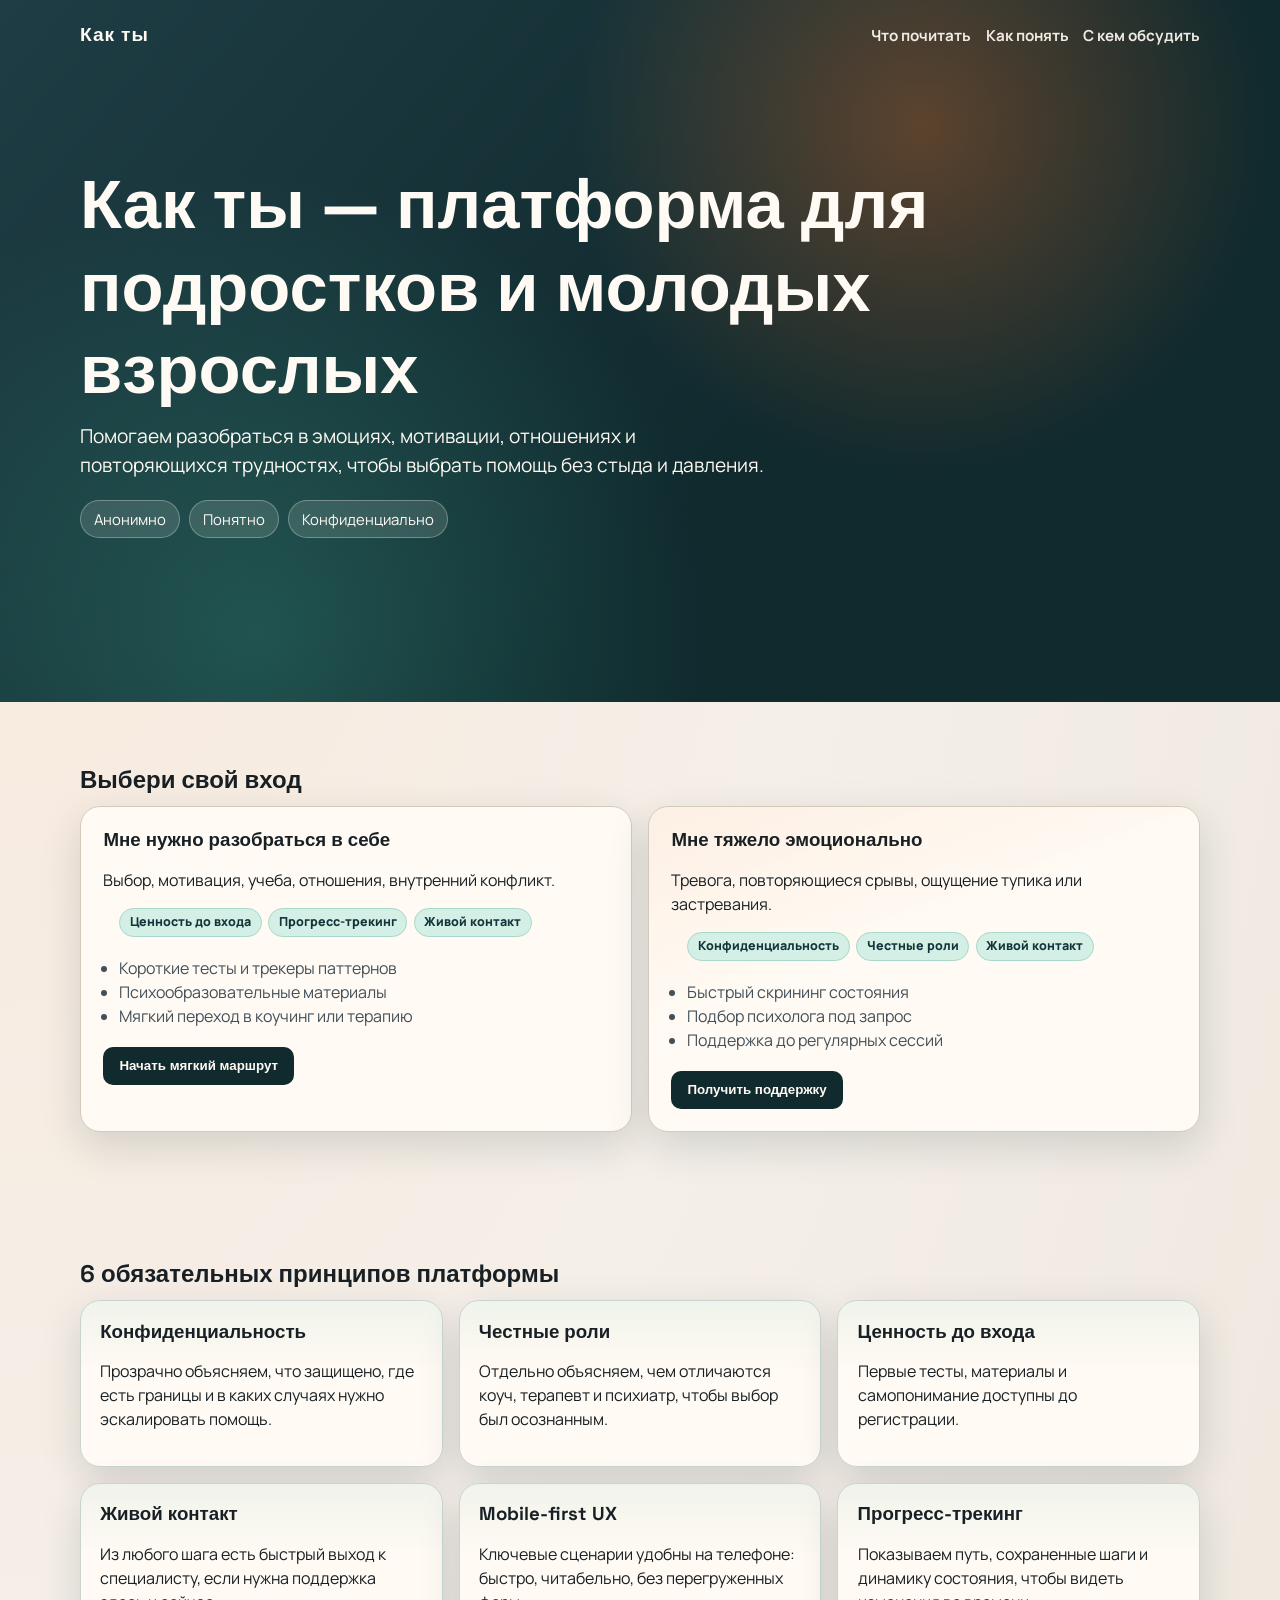
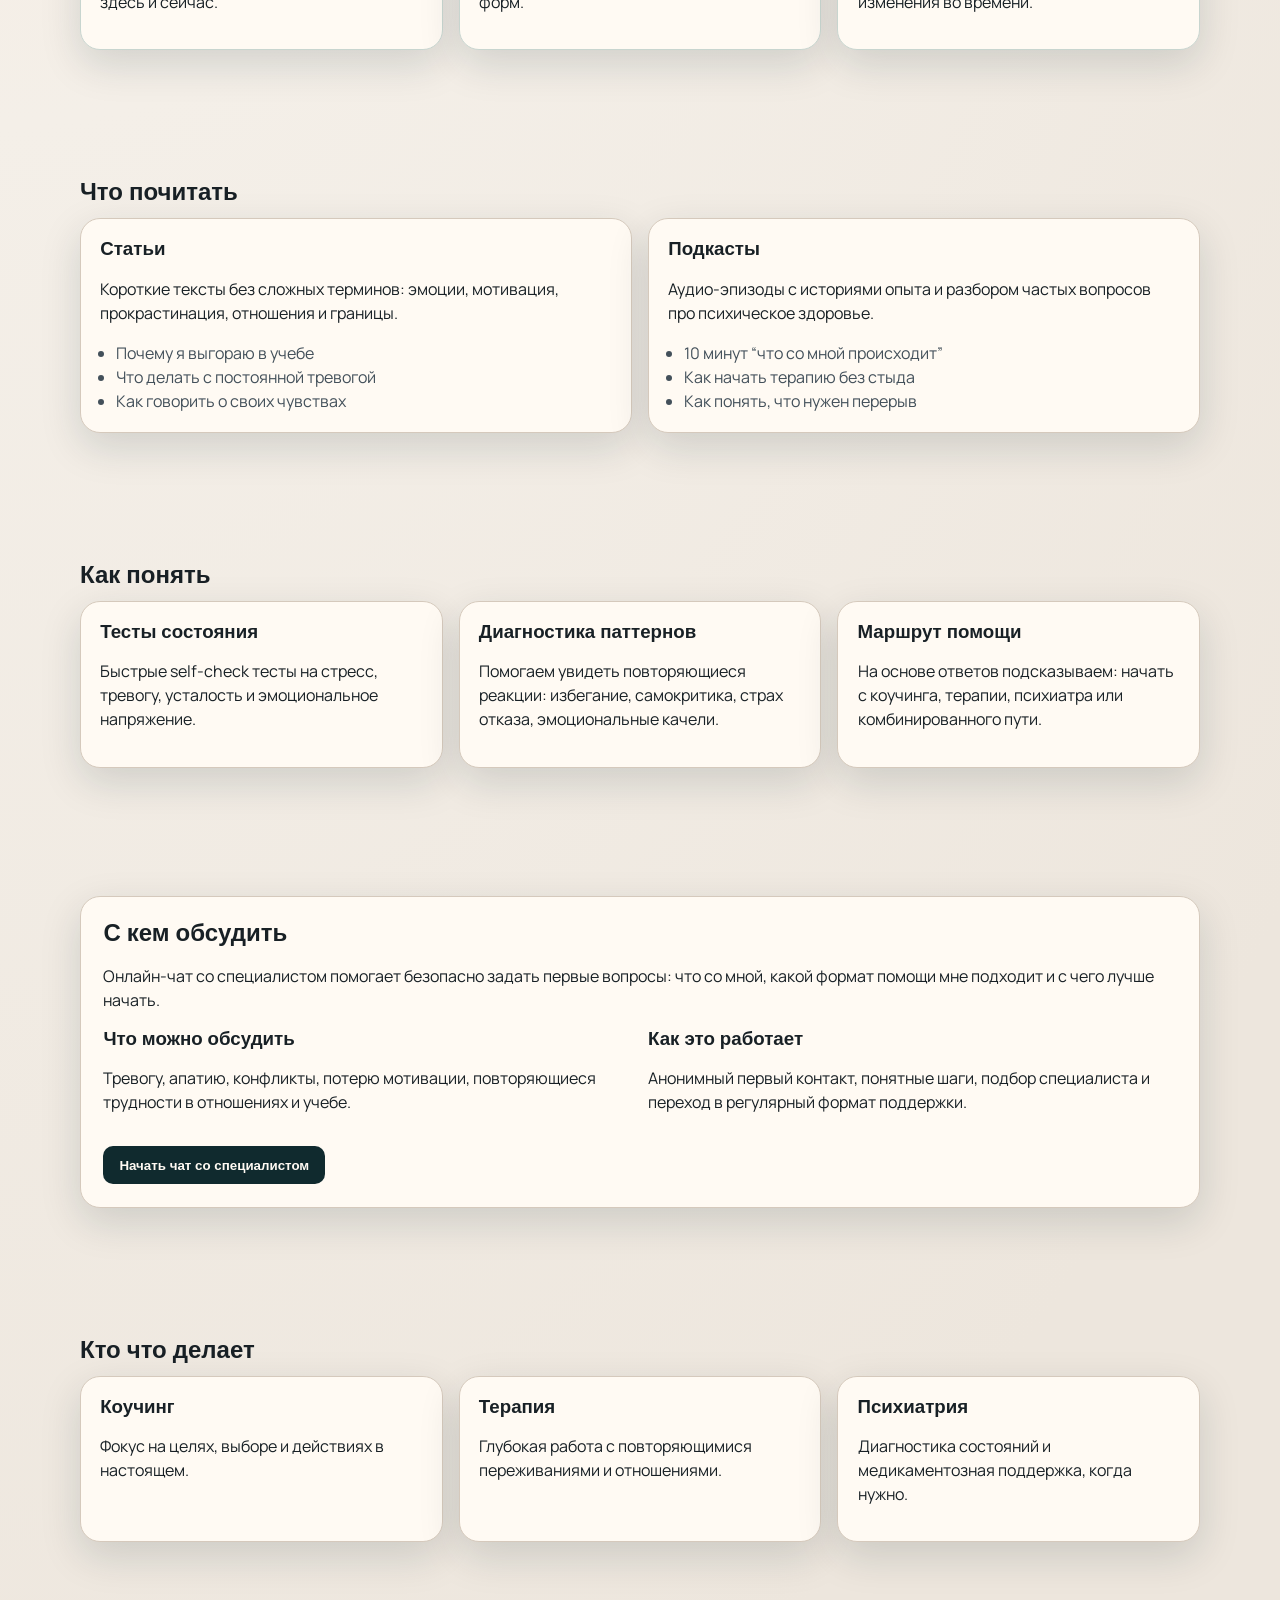
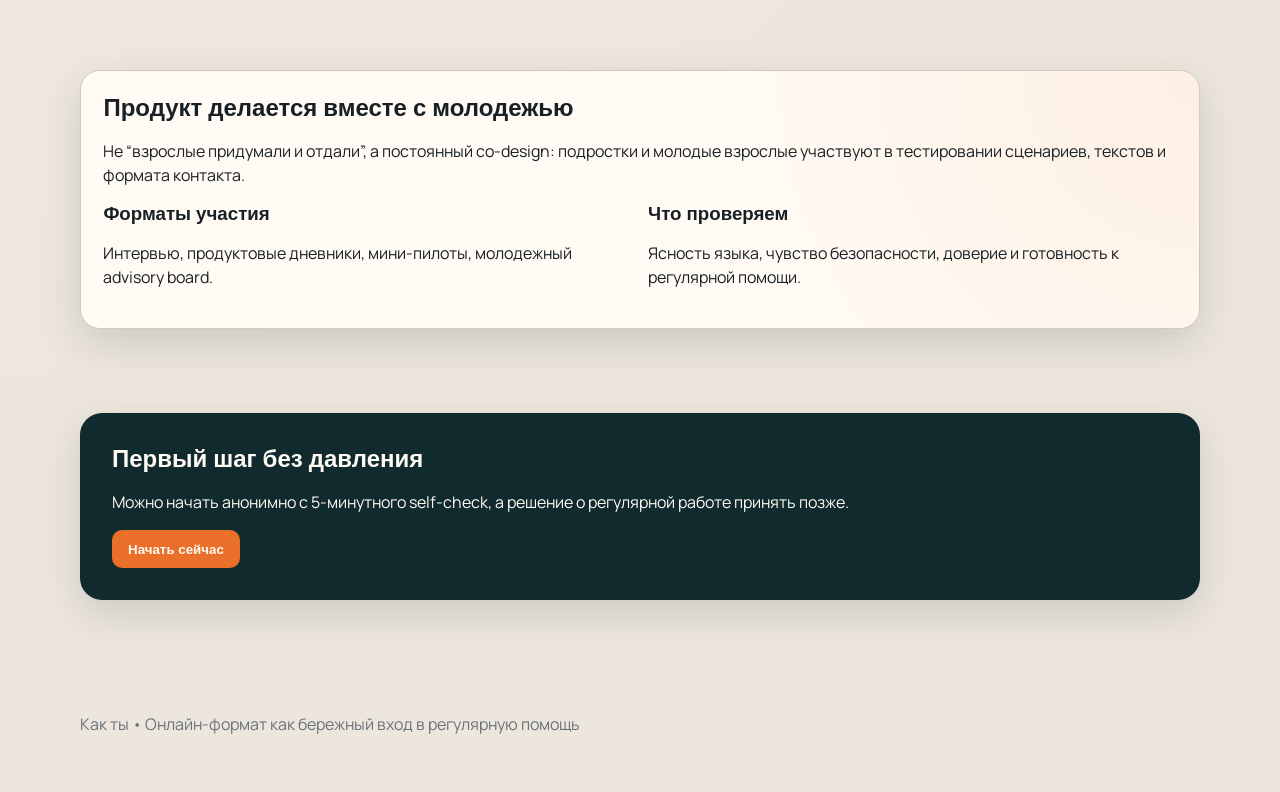
==== index.html @ 95618d4b "Add youth-first website MVP landing" ====
<!doctype html>
<html lang="ru">
  <head>
    <meta charset="UTF-8" />
    <meta name="viewport" content="width=device-width, initial-scale=1.0" />
    <title>Как ты — youth-first платформа</title>
    <link rel="preconnect" href="https://fonts.googleapis.com" />
    <link rel="preconnect" href="https://fonts.gstatic.com" crossorigin />
    <link
      href="https://fonts.googleapis.com/css2?family=Manrope:wght@400;500;700;800&family=Space+Grotesk:wght@500;700&display=swap"
      rel="stylesheet"
    />
    <link rel="stylesheet" href="styles.css" />
  </head>
  <body>
    <header class="hero">
      <div class="hero__backdrop"></div>
      <nav class="topbar container">
        <div class="brand">Как ты</div>
        <ul class="menu">
          <li><a href="#read">Что почитать</a></li>
          <li><a href="#understand">Как понять</a></li>
          <li><a href="#discuss">С кем обсудить</a></li>
        </ul>
      </nav>
      <section class="hero__content container">
        <h1>Как ты — платформа для подростков и молодых взрослых</h1>
        <p>
          Помогаем разобраться в эмоциях, мотивации, отношениях и повторяющихся трудностях, чтобы выбрать помощь без
          стыда и давления.
        </p>
        <ul class="hero__chips">
          <li>Анонимно</li>
          <li>Понятно</li>
          <li>Конфиденциально</li>
        </ul>
      </section>
    </header>

    <main>
      <section class="section container">
        <h2>Выбери свой вход</h2>
        <div class="routes">
          <article class="card route">
            <h3>Мне нужно разобраться в себе</h3>
            <p>Выбор, мотивация, учеба, отношения, внутренний конфликт.</p>
            <ul class="route-tags">
              <li>Ценность до входа</li>
              <li>Прогресс-трекинг</li>
              <li>Живой контакт</li>
            </ul>
            <ul>
              <li>Короткие тесты и трекеры паттернов</li>
              <li>Психообразовательные материалы</li>
              <li>Мягкий переход в коучинг или терапию</li>
            </ul>
            <button type="button">Начать мягкий маршрут</button>
          </article>
          <article class="card route route--urgent">
            <h3>Мне тяжело эмоционально</h3>
            <p>Тревога, повторяющиеся срывы, ощущение тупика или застревания.</p>
            <ul class="route-tags">
              <li>Конфиденциальность</li>
              <li>Честные роли</li>
              <li>Живой контакт</li>
            </ul>
            <ul>
              <li>Быстрый скрининг состояния</li>
              <li>Подбор психолога под запрос</li>
              <li>Поддержка до регулярных сессий</li>
            </ul>
            <button type="button">Получить поддержку</button>
          </article>
        </div>
      </section>

      <section class="section container" id="principles">
        <h2>6 обязательных принципов платформы</h2>
        <div class="principles">
          <article class="card principle">
            <h3>Конфиденциальность</h3>
            <p>Прозрачно объясняем, что защищено, где есть границы и в каких случаях нужно эскалировать помощь.</p>
          </article>
          <article class="card principle">
            <h3>Честные роли</h3>
            <p>Отдельно объясняем, чем отличаются коуч, терапевт и психиатр, чтобы выбор был осознанным.</p>
          </article>
          <article class="card principle">
            <h3>Ценность до входа</h3>
            <p>Первые тесты, материалы и самопонимание доступны до регистрации.</p>
          </article>
          <article class="card principle">
            <h3>Живой контакт</h3>
            <p>Из любого шага есть быстрый выход к специалисту, если нужна поддержка здесь и сейчас.</p>
          </article>
          <article class="card principle">
            <h3>Mobile-first UX</h3>
            <p>Ключевые сценарии удобны на телефоне: быстро, читабельно, без перегруженных форм.</p>
          </article>
          <article class="card principle">
            <h3>Прогресс-трекинг</h3>
            <p>Показываем путь, сохраненные шаги и динамику состояния, чтобы видеть изменения во времени.</p>
          </article>
        </div>
      </section>

      <section class="section container" id="read">
        <h2>Что почитать</h2>
        <div class="library">
          <article class="card">
            <h3>Статьи</h3>
            <p>Короткие тексты без сложных терминов: эмоции, мотивация, прокрастинация, отношения и границы.</p>
            <ul>
              <li>Почему я выгораю в учебе</li>
              <li>Что делать с постоянной тревогой</li>
              <li>Как говорить о своих чувствах</li>
            </ul>
          </article>
          <article class="card">
            <h3>Подкасты</h3>
            <p>Аудио-эпизоды с историями опыта и разбором частых вопросов про психическое здоровье.</p>
            <ul>
              <li>10 минут “что со мной происходит”</li>
              <li>Как начать терапию без стыда</li>
              <li>Как понять, что нужен перерыв</li>
            </ul>
          </article>
        </div>
      </section>

      <section class="section container" id="understand">
        <h2>Как понять</h2>
        <div class="diagnostics">
          <article class="card">
            <h3>Тесты состояния</h3>
            <p>Быстрые self-check тесты на стресс, тревогу, усталость и эмоциональное напряжение.</p>
          </article>
          <article class="card">
            <h3>Диагностика паттернов</h3>
            <p>Помогаем увидеть повторяющиеся реакции: избегание, самокритика, страх отказа, эмоциональные качели.</p>
          </article>
          <article class="card">
            <h3>Маршрут помощи</h3>
            <p>На основе ответов подсказываем: начать с коучинга, терапии, психиатра или комбинированного пути.</p>
          </article>
        </div>
      </section>

      <section class="section container" id="discuss">
        <div class="chat card">
          <h2>С кем обсудить</h2>
          <p>
            Онлайн-чат со специалистом помогает безопасно задать первые вопросы: что со мной, какой формат помощи мне
            подходит и с чего лучше начать.
          </p>
          <div class="chat__grid">
            <div>
              <h3>Что можно обсудить</h3>
              <p>Тревогу, апатию, конфликты, потерю мотивации, повторяющиеся трудности в отношениях и учебе.</p>
            </div>
            <div>
              <h3>Как это работает</h3>
              <p>Анонимный первый контакт, понятные шаги, подбор специалиста и переход в регулярный формат поддержки.</p>
            </div>
          </div>
          <button type="button">Начать чат со специалистом</button>
        </div>
      </section>

      <section class="section container">
        <h2>Кто что делает</h2>
        <div class="roles">
          <article class="card">
            <h3>Коучинг</h3>
            <p>Фокус на целях, выборе и действиях в настоящем.</p>
          </article>
          <article class="card">
            <h3>Терапия</h3>
            <p>Глубокая работа с повторяющимися переживаниями и отношениями.</p>
          </article>
          <article class="card">
            <h3>Психиатрия</h3>
            <p>Диагностика состояний и медикаментозная поддержка, когда нужно.</p>
          </article>
        </div>
      </section>

      <section class="section container">
        <div class="co-design card">
          <h2>Продукт делается вместе с молодежью</h2>
          <p>
            Не “взрослые придумали и отдали”, а постоянный co-design: подростки и молодые взрослые участвуют в
            тестировании сценариев, текстов и формата контакта.
          </p>
          <div class="co-design__grid">
            <div>
              <h3>Форматы участия</h3>
              <p>Интервью, продуктовые дневники, мини-пилоты, молодежный advisory board.</p>
            </div>
            <div>
              <h3>Что проверяем</h3>
              <p>Ясность языка, чувство безопасности, доверие и готовность к регулярной помощи.</p>
            </div>
          </div>
        </div>
      </section>

      <section class="section section--cta">
        <div class="container cta">
          <h2>Первый шаг без давления</h2>
          <p>Можно начать анонимно с 5-минутного self-check, а решение о регулярной работе принять позже.</p>
          <button type="button">Начать сейчас</button>
        </div>
      </section>
    </main>

    <footer class="footer">
      <div class="container">
        <p>Как ты • Онлайн-формат как бережный вход в регулярную помощь</p>
      </div>
    </footer>
  </body>
</html>
---- styles.css ----
:root {
  --bg: #f4efe8;
  --bg-strong: #102a2e;
  --surface: #fffaf3;
  --ink: #182025;
  --ink-soft: #43505a;
  --accent: #e96f2b;
  --mint: #3ea890;
  --line: #d5c9bc;
  --shadow: 0 14px 40px rgba(16, 42, 46, 0.15);
}

*,
*::before,
*::after {
  box-sizing: border-box;
}

html,
body {
  margin: 0;
  padding: 0;
  scroll-behavior: smooth;
}

body {
  font-family: "Manrope", sans-serif;
  background: radial-gradient(140% 90% at 0% 0%, #fbe9db 0%, var(--bg) 48%, #ede6dd 100%);
  color: var(--ink);
  line-height: 1.5;
}

.container {
  width: min(1120px, calc(100% - 2.5rem));
  margin: 0 auto;
}

.hero {
  position: relative;
  min-height: 78vh;
  color: #fffaf3;
  overflow: hidden;
}

.hero__backdrop {
  position: absolute;
  inset: 0;
  background:
    radial-gradient(circle at 72% 18%, rgba(233, 111, 43, 0.35), transparent 32%),
    radial-gradient(circle at 20% 90%, rgba(62, 168, 144, 0.3), transparent 38%),
    linear-gradient(130deg, #1e3d44, #102a2e 60%);
}

.topbar {
  position: relative;
  z-index: 2;
  display: flex;
  justify-content: space-between;
  align-items: center;
  padding: 1.3rem 0 0;
}

.brand {
  font-family: "Space Grotesk", sans-serif;
  font-size: 1.2rem;
  font-weight: 700;
  letter-spacing: 0.05em;
}

.menu {
  margin: 0;
  padding: 0;
  list-style: none;
  display: flex;
  gap: 0.9rem;
}

.menu a {
  text-decoration: none;
  color: #fffaf3;
  font-weight: 700;
  font-size: 0.95rem;
  opacity: 0.92;
  border-bottom: 1px solid transparent;
}

.menu a:hover {
  opacity: 1;
  border-bottom-color: rgba(255, 250, 243, 0.8);
}

.hero__content {
  position: relative;
  z-index: 1;
  padding: 6rem 0 5.5rem;
}

h1,
h2,
h3 {
  font-family: "Space Grotesk", sans-serif;
  line-height: 1.2;
  margin: 0 0 0.7rem;
}

h1 {
  margin-top: 1.1rem;
  font-size: clamp(2rem, 7vw, 4.3rem);
  max-width: 920px;
}

.hero__content p {
  max-width: 700px;
  font-size: clamp(1rem, 2vw, 1.2rem);
  margin: 0;
}

.hero__chips {
  display: flex;
  flex-wrap: wrap;
  list-style: none;
  margin: 1.3rem 0 0;
  padding: 0;
  gap: 0.6rem;
}

.hero__chips li {
  padding: 0.4rem 0.8rem;
  border-radius: 999px;
  background: rgba(255, 250, 243, 0.13);
  border: 1px solid rgba(255, 250, 243, 0.3);
  font-size: 0.93rem;
}

.section {
  padding: 4rem 0;
}

.card {
  border-radius: 20px;
  border: 1px solid var(--line);
  background: var(--surface);
  box-shadow: var(--shadow);
}

.routes,
.roles,
.co-design__grid,
.library,
.diagnostics,
.chat__grid,
.principles {
  display: grid;
  gap: 1rem;
}

.principles {
  grid-template-columns: repeat(3, minmax(0, 1fr));
}

.principle {
  padding: 1.2rem;
  border-color: #c8d5cf;
  background:
    linear-gradient(180deg, rgba(62, 168, 144, 0.08), rgba(255, 250, 243, 1) 42%),
    var(--surface);
}

.library {
  grid-template-columns: repeat(2, minmax(0, 1fr));
}

.library .card,
.diagnostics .card {
  padding: 1.2rem;
}

.library ul {
  margin: 0.7rem 0 0;
  padding-left: 1rem;
  color: var(--ink-soft);
}

.diagnostics {
  grid-template-columns: repeat(3, minmax(0, 1fr));
}

.routes {
  grid-template-columns: repeat(2, minmax(0, 1fr));
}

.route {
  padding: 1.4rem;
}

.route--urgent {
  background:
    linear-gradient(160deg, rgba(233, 111, 43, 0.08), rgba(255, 250, 243, 1) 42%),
    var(--surface);
}

.route ul {
  margin: 0.8rem 0 1.2rem;
  padding-left: 1rem;
  color: var(--ink-soft);
}

.route-tags {
  list-style: none;
  margin: 0.8rem 0 0.2rem;
  padding: 0;
  display: flex;
  gap: 0.4rem;
  flex-wrap: wrap;
}

.route-tags li {
  padding: 0.25rem 0.6rem;
  border-radius: 999px;
  font-size: 0.78rem;
  font-weight: 800;
  color: #12353a;
  background: #d4efe6;
  border: 1px solid #a8d8c9;
}

button {
  border: none;
  border-radius: 10px;
  padding: 0.72rem 1rem;
  background: var(--bg-strong);
  color: #fffaf3;
  font-weight: 700;
  cursor: pointer;
  transition: transform 140ms ease, box-shadow 140ms ease;
}

button:hover {
  transform: translateY(-1px);
  box-shadow: 0 8px 14px rgba(16, 42, 46, 0.18);
}

.roles {
  grid-template-columns: repeat(3, minmax(0, 1fr));
}

.roles .card {
  padding: 1.2rem;
}

.co-design {
  padding: 1.4rem;
  background:
    radial-gradient(circle at right top, rgba(233, 111, 43, 0.08), transparent 40%),
    var(--surface);
}

.co-design__grid {
  grid-template-columns: repeat(2, minmax(0, 1fr));
}

.chat {
  padding: 1.4rem;
}

.chat__grid {
  grid-template-columns: repeat(2, minmax(0, 1fr));
  margin-bottom: 1rem;
}

.section--cta {
  padding-top: 1.3rem;
}

.cta {
  padding: 2rem;
  border-radius: 22px;
  background: var(--bg-strong);
  color: #fffaf3;
  box-shadow: var(--shadow);
}

.cta button {
  background: var(--accent);
}

.footer {
  padding: 2rem 0 2.5rem;
  color: #6a737a;
}

.section,
.hero__content,
.route,
.roles .card,
.co-design,
.cta {
  animation: rise 0.7s ease both;
}

@keyframes rise {
  from {
    transform: translateY(12px);
    opacity: 0;
  }
  to {
    transform: translateY(0);
    opacity: 1;
  }
}

@media (max-width: 960px) {
  .routes,
  .roles,
  .co-design__grid,
  .diagnostics,
  .library,
  .chat__grid,
  .principles {
    grid-template-columns: 1fr 1fr;
  }
}

@media (max-width: 720px) {
  .topbar {
    align-items: flex-start;
    gap: 0.6rem;
    flex-direction: column;
  }

  .menu {
    flex-wrap: wrap;
    gap: 0.55rem 0.9rem;
  }

  .container {
    width: min(1120px, calc(100% - 1.4rem));
  }

  .section {
    padding: 3rem 0;
  }

  .routes,
  .roles,
  .co-design__grid,
  .diagnostics,
  .library,
  .chat__grid,
  .principles {
    grid-template-columns: 1fr;
  }
}
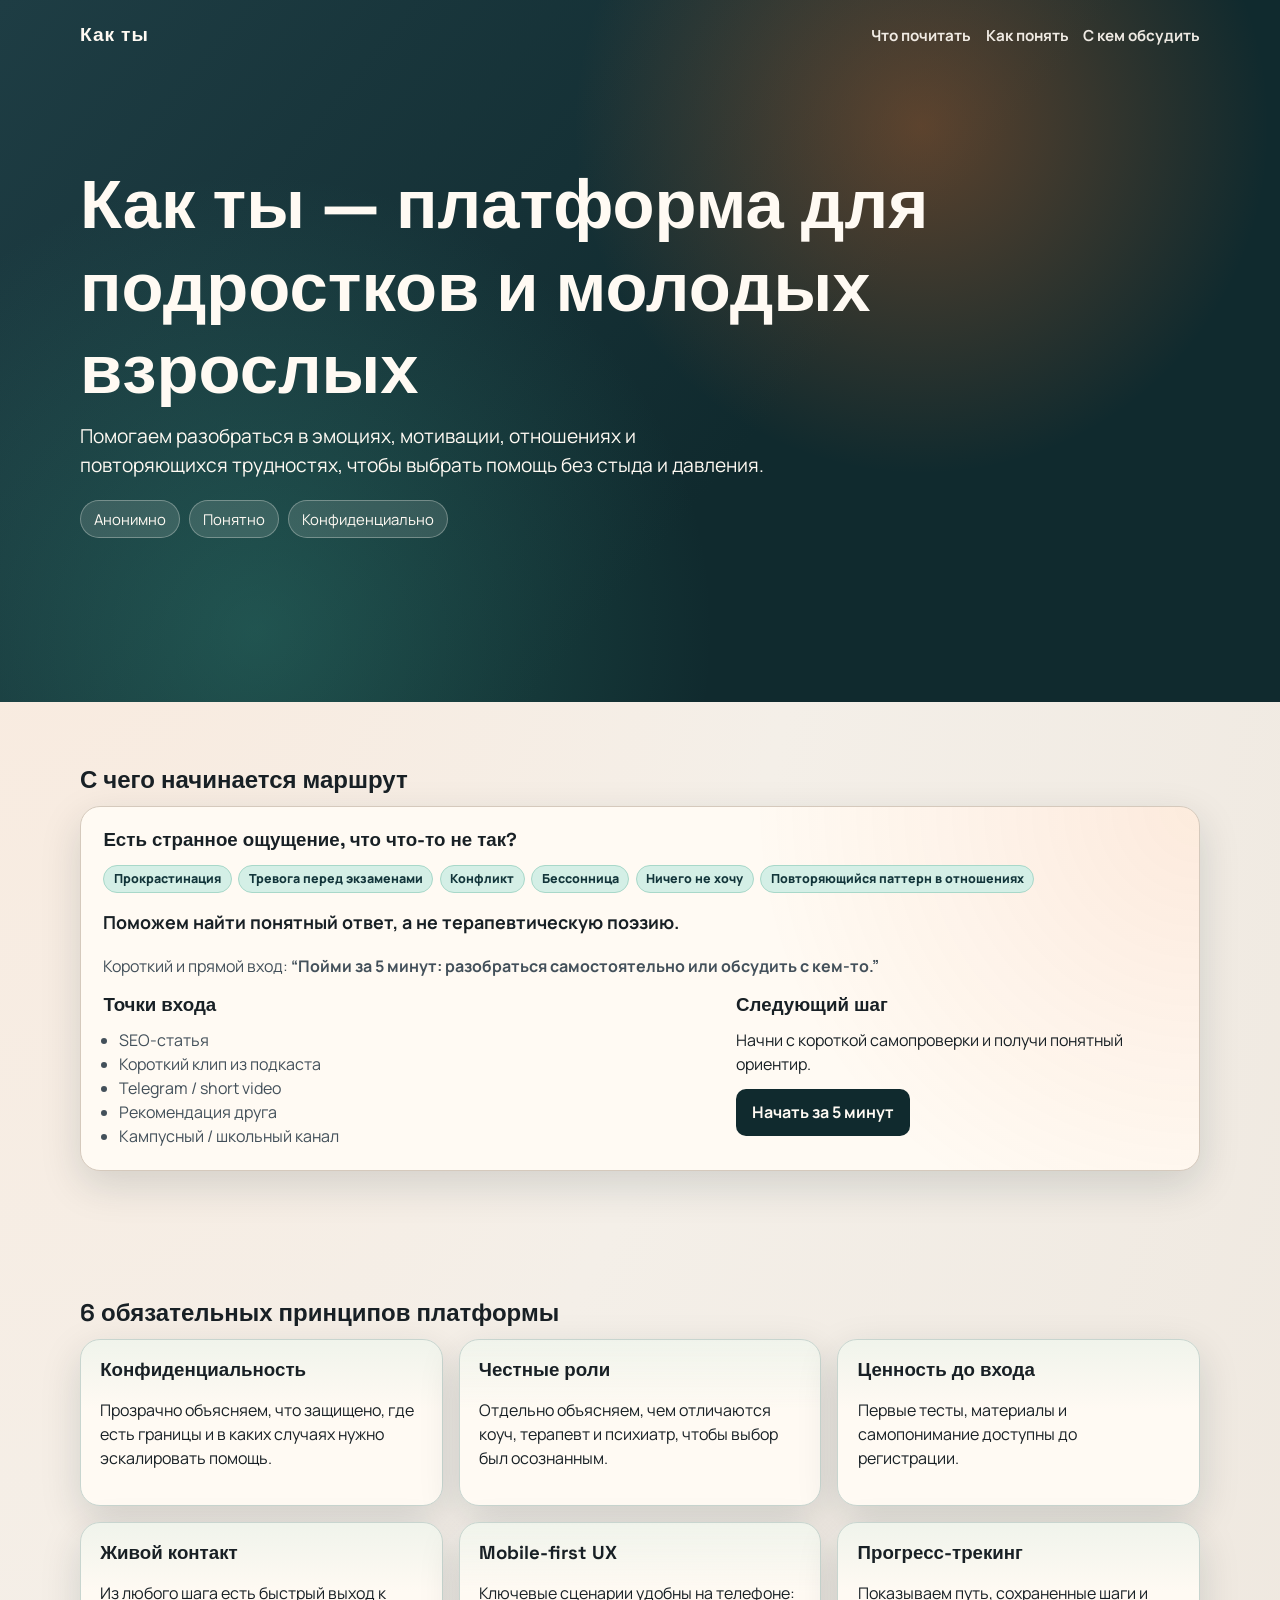
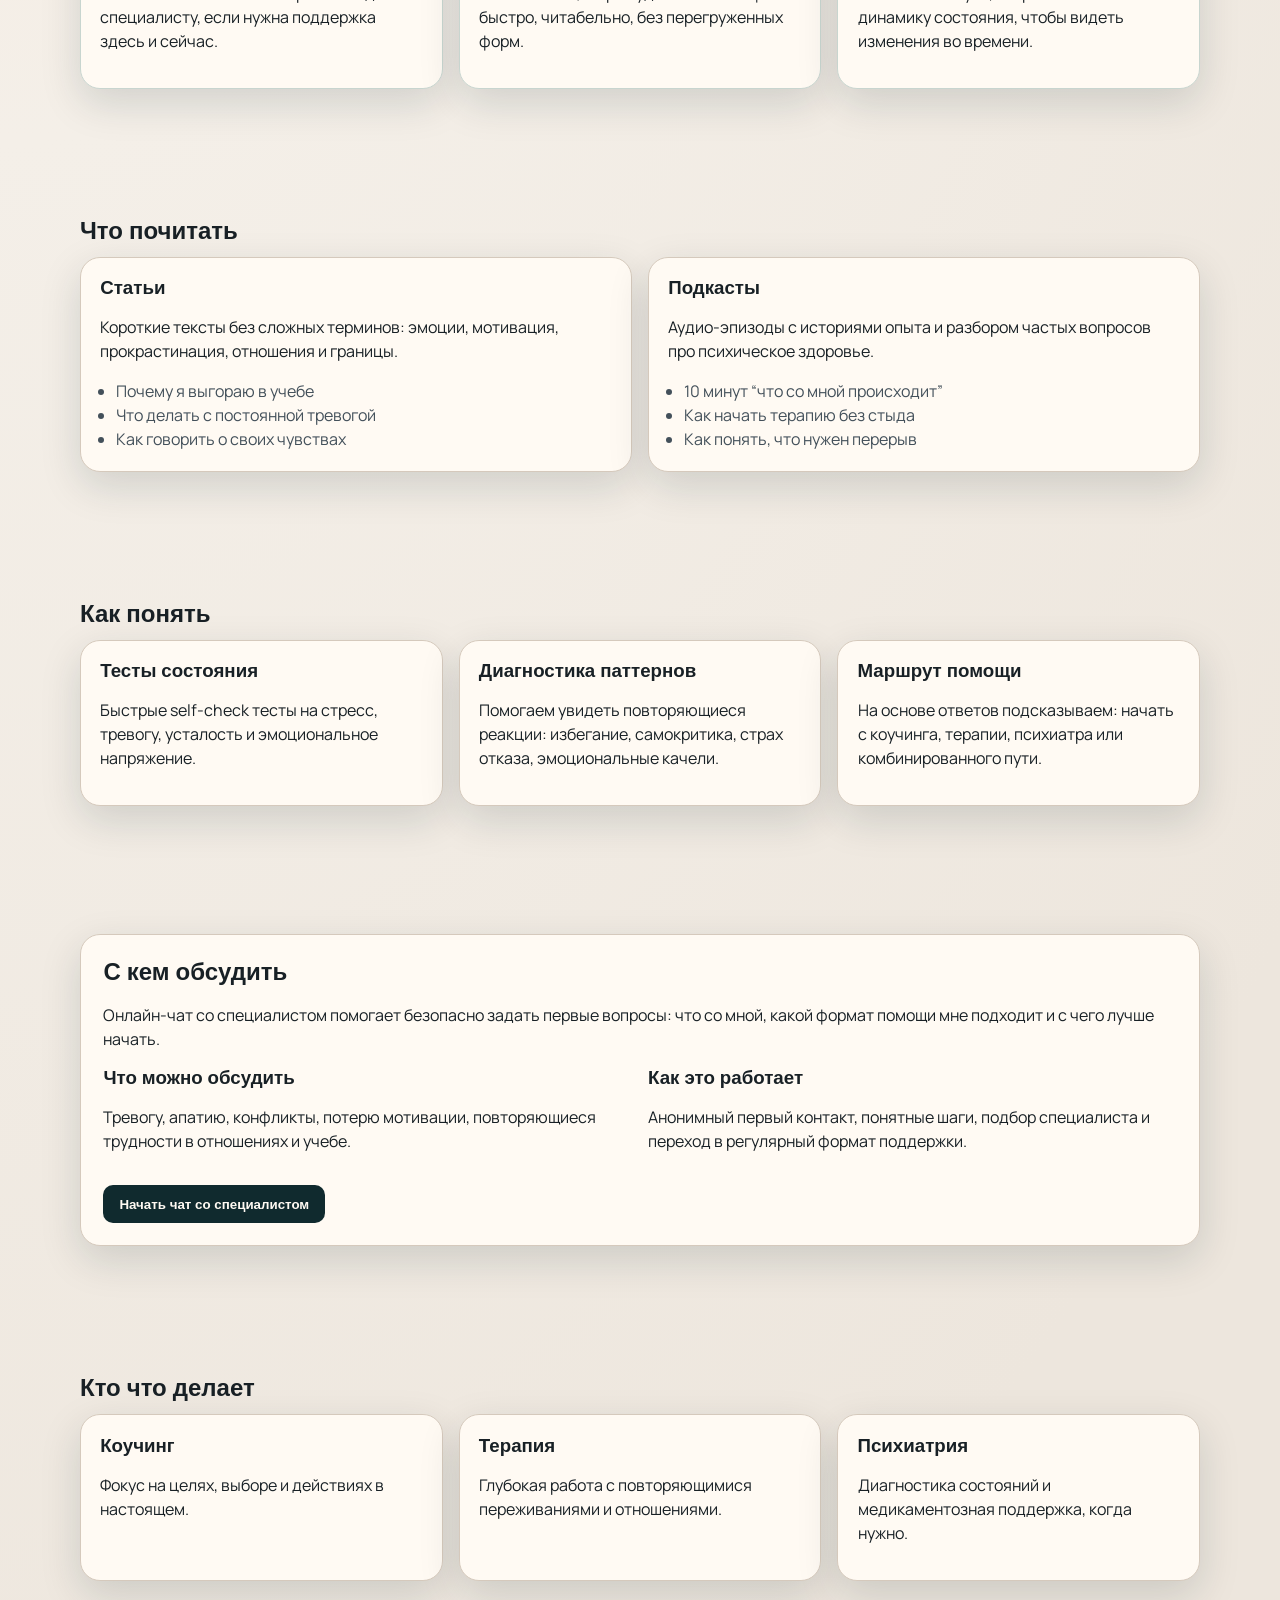
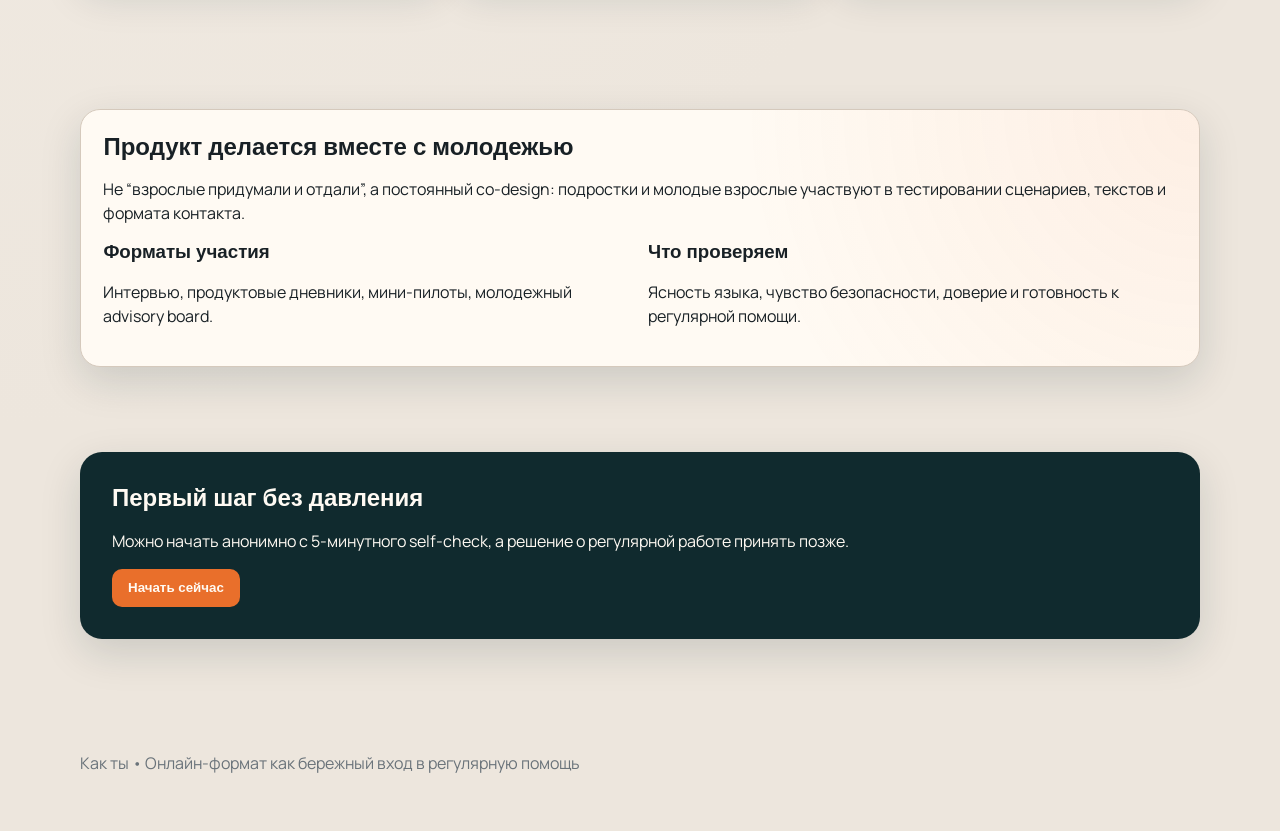
==== commit afa191bc: "Refine onboarding to single-path entry flow" ====
--- a/index.html
+++ b/index.html
@@ -39,38 +39,40 @@
 
     <main>
       <section class="section container">
-        <h2>Выбери свой вход</h2>
-        <div class="routes">
-          <article class="card route">
-            <h3>Мне нужно разобраться в себе</h3>
-            <p>Выбор, мотивация, учеба, отношения, внутренний конфликт.</p>
-            <ul class="route-tags">
-              <li>Ценность до входа</li>
-              <li>Прогресс-трекинг</li>
-              <li>Живой контакт</li>
-            </ul>
-            <ul>
-              <li>Короткие тесты и трекеры паттернов</li>
-              <li>Психообразовательные материалы</li>
-              <li>Мягкий переход в коучинг или терапию</li>
-            </ul>
-            <button type="button">Начать мягкий маршрут</button>
-          </article>
-          <article class="card route route--urgent">
-            <h3>Мне тяжело эмоционально</h3>
-            <p>Тревога, повторяющиеся срывы, ощущение тупика или застревания.</p>
-            <ul class="route-tags">
-              <li>Конфиденциальность</li>
-              <li>Честные роли</li>
-              <li>Живой контакт</li>
-            </ul>
-            <ul>
-              <li>Быстрый скрининг состояния</li>
-              <li>Подбор психолога под запрос</li>
-              <li>Поддержка до регулярных сессий</li>
-            </ul>
-            <button type="button">Получить поддержку</button>
-          </article>
+        <h2>С чего начинается маршрут</h2>
+        <div class="onboarding card">
+          <h3>Есть странное ощущение, что что-то не так?</h3>
+          <ul class="symptom-tags">
+            <li><a href="#understand">Прокрастинация</a></li>
+            <li><a href="#understand">Тревога перед экзаменами</a></li>
+            <li><a href="#discuss">Конфликт</a></li>
+            <li><a href="#understand">Бессонница</a></li>
+            <li><a href="#understand">Ничего не хочу</a></li>
+            <li><a href="#understand">Повторяющийся паттерн в отношениях</a></li>
+          </ul>
+
+          <p class="onboarding__quote">Поможем найти понятный ответ, а не терапевтическую поэзию.</p>
+          <p class="onboarding__value">
+            Короткий и прямой вход: <strong>“Пойми за 5 минут: разобраться самостоятельно или обсудить с кем-то.”</strong>
+          </p>
+
+          <div class="onboarding__grid">
+            <div>
+              <h3>Точки входа</h3>
+              <ul>
+                <li>SEO-статья</li>
+                <li>Короткий клип из подкаста</li>
+                <li>Telegram / short video</li>
+                <li>Рекомендация друга</li>
+                <li>Кампусный / школьный канал</li>
+              </ul>
+            </div>
+            <div>
+              <h3>Следующий шаг</h3>
+              <p>Начни с короткой самопроверки и получи понятный ориентир.</p>
+              <a class="onboarding__cta" href="#understand">Начать за 5 минут</a>
+            </div>
+          </div>
         </div>
       </section>
 
--- a/styles.css
+++ b/styles.css
@@ -143,7 +143,6 @@
   box-shadow: var(--shadow);
 }
 
-.routes,
 .roles,
 .co-design__grid,
 .library,
@@ -185,27 +184,14 @@
   grid-template-columns: repeat(3, minmax(0, 1fr));
 }
 
-.routes {
-  grid-template-columns: repeat(2, minmax(0, 1fr));
-}
-
-.route {
+.onboarding {
   padding: 1.4rem;
-}
-
-.route--urgent {
   background:
-    linear-gradient(160deg, rgba(233, 111, 43, 0.08), rgba(255, 250, 243, 1) 42%),
+    radial-gradient(circle at right top, rgba(233, 111, 43, 0.11), transparent 38%),
     var(--surface);
 }
 
-.route ul {
-  margin: 0.8rem 0 1.2rem;
-  padding-left: 1rem;
-  color: var(--ink-soft);
-}
-
-.route-tags {
+.symptom-tags {
   list-style: none;
   margin: 0.8rem 0 0.2rem;
   padding: 0;
@@ -214,7 +200,8 @@
   flex-wrap: wrap;
 }
 
-.route-tags li {
+.symptom-tags li a {
+  display: inline-block;
   padding: 0.25rem 0.6rem;
   border-radius: 999px;
   font-size: 0.78rem;
@@ -222,6 +209,45 @@
   color: #12353a;
   background: #d4efe6;
   border: 1px solid #a8d8c9;
+  text-decoration: none;
+}
+
+.onboarding__quote {
+  margin-top: 1rem;
+  font-size: 1.12rem;
+  font-weight: 700;
+}
+
+.onboarding__value {
+  margin-top: 0.55rem;
+  color: var(--ink-soft);
+}
+
+.onboarding__grid {
+  margin-top: 1rem;
+  display: grid;
+  grid-template-columns: 1.4fr 1fr;
+  gap: 1rem;
+}
+
+.onboarding__grid ul {
+  margin: 0.45rem 0 0;
+  padding-left: 1rem;
+  color: var(--ink-soft);
+}
+
+.onboarding__grid p {
+  margin: 0.45rem 0 0.8rem;
+}
+
+.onboarding__cta {
+  display: inline-block;
+  text-decoration: none;
+  border-radius: 10px;
+  padding: 0.72rem 1rem;
+  background: var(--bg-strong);
+  color: #fffaf3;
+  font-weight: 700;
 }
 
 button {
@@ -291,7 +317,6 @@
 
 .section,
 .hero__content,
-.route,
 .roles .card,
 .co-design,
 .cta {
@@ -310,7 +335,6 @@
 }
 
 @media (max-width: 960px) {
-  .routes,
   .roles,
   .co-design__grid,
   .diagnostics,
@@ -319,6 +343,10 @@
   .principles {
     grid-template-columns: 1fr 1fr;
   }
+
+  .onboarding__grid {
+    grid-template-columns: 1fr;
+  }
 }
 
 @media (max-width: 720px) {
@@ -341,7 +369,6 @@
     padding: 3rem 0;
   }
 
-  .routes,
   .roles,
   .co-design__grid,
   .diagnostics,
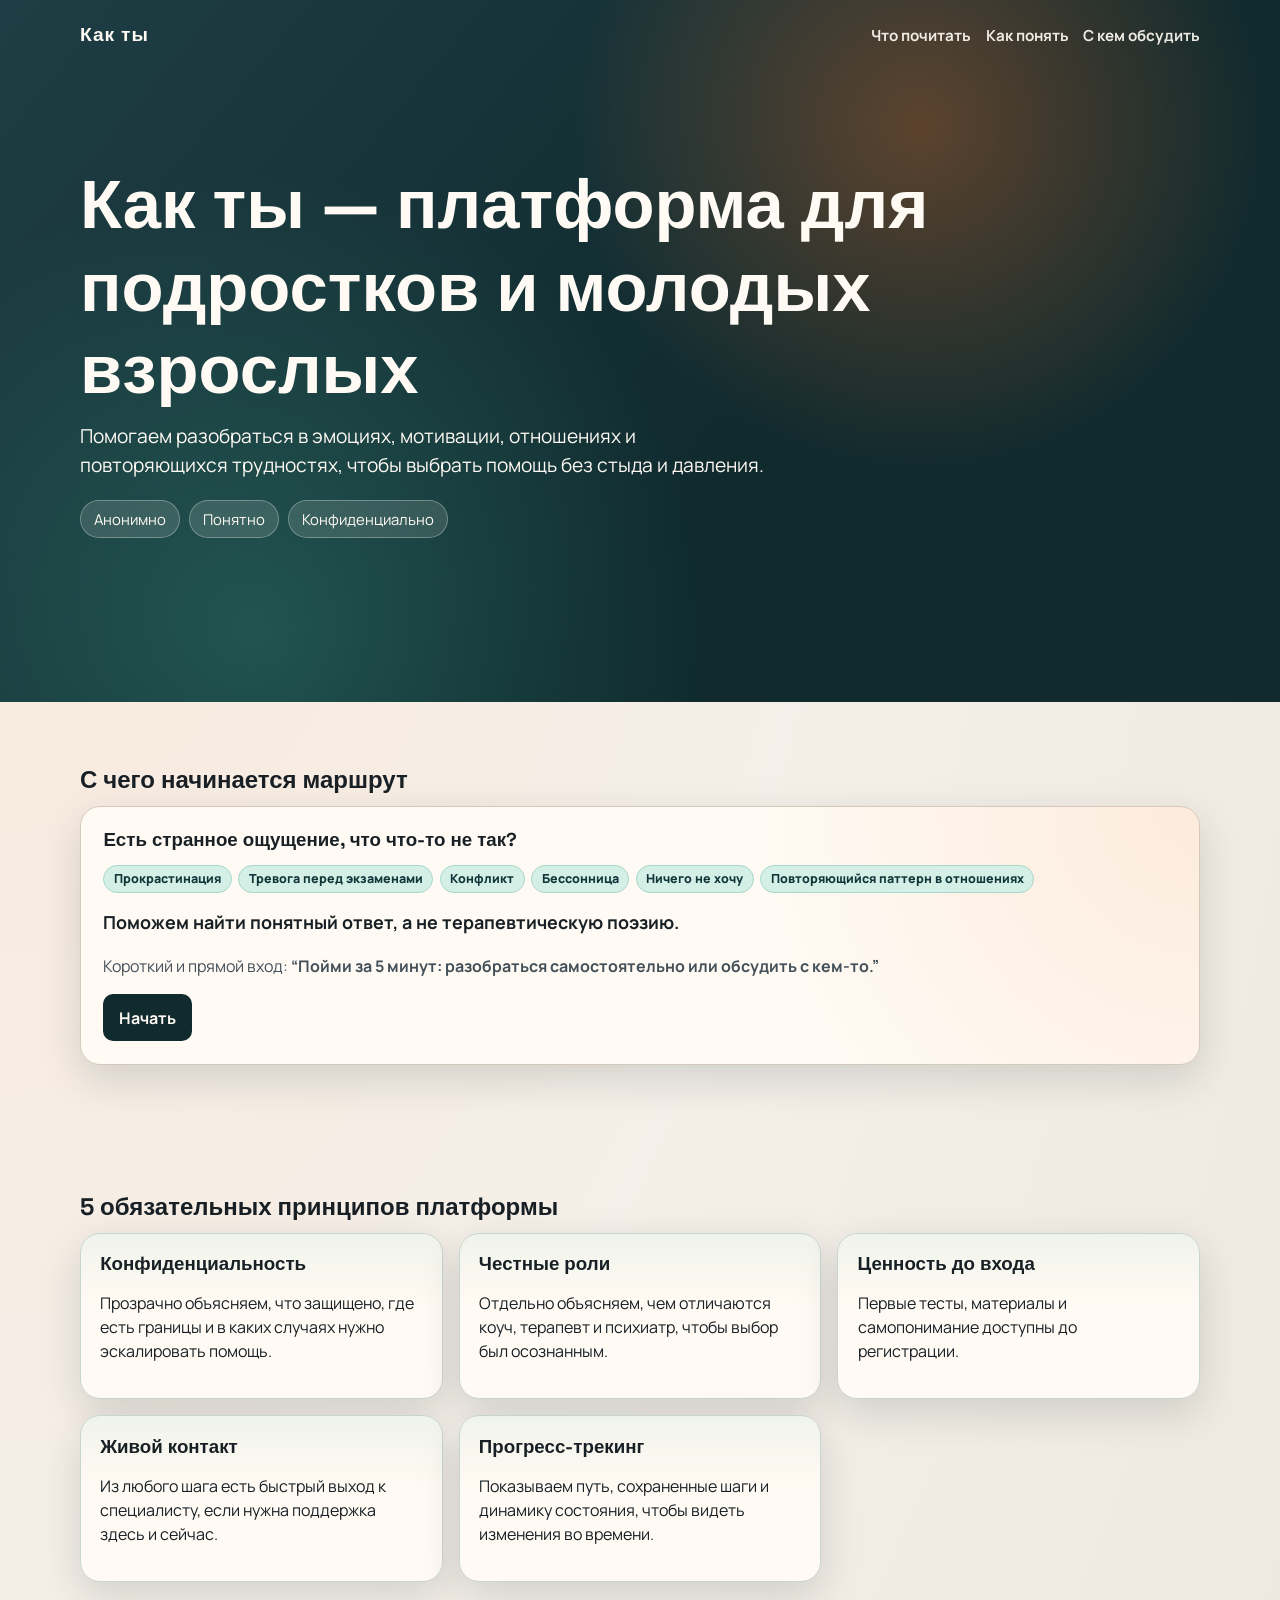
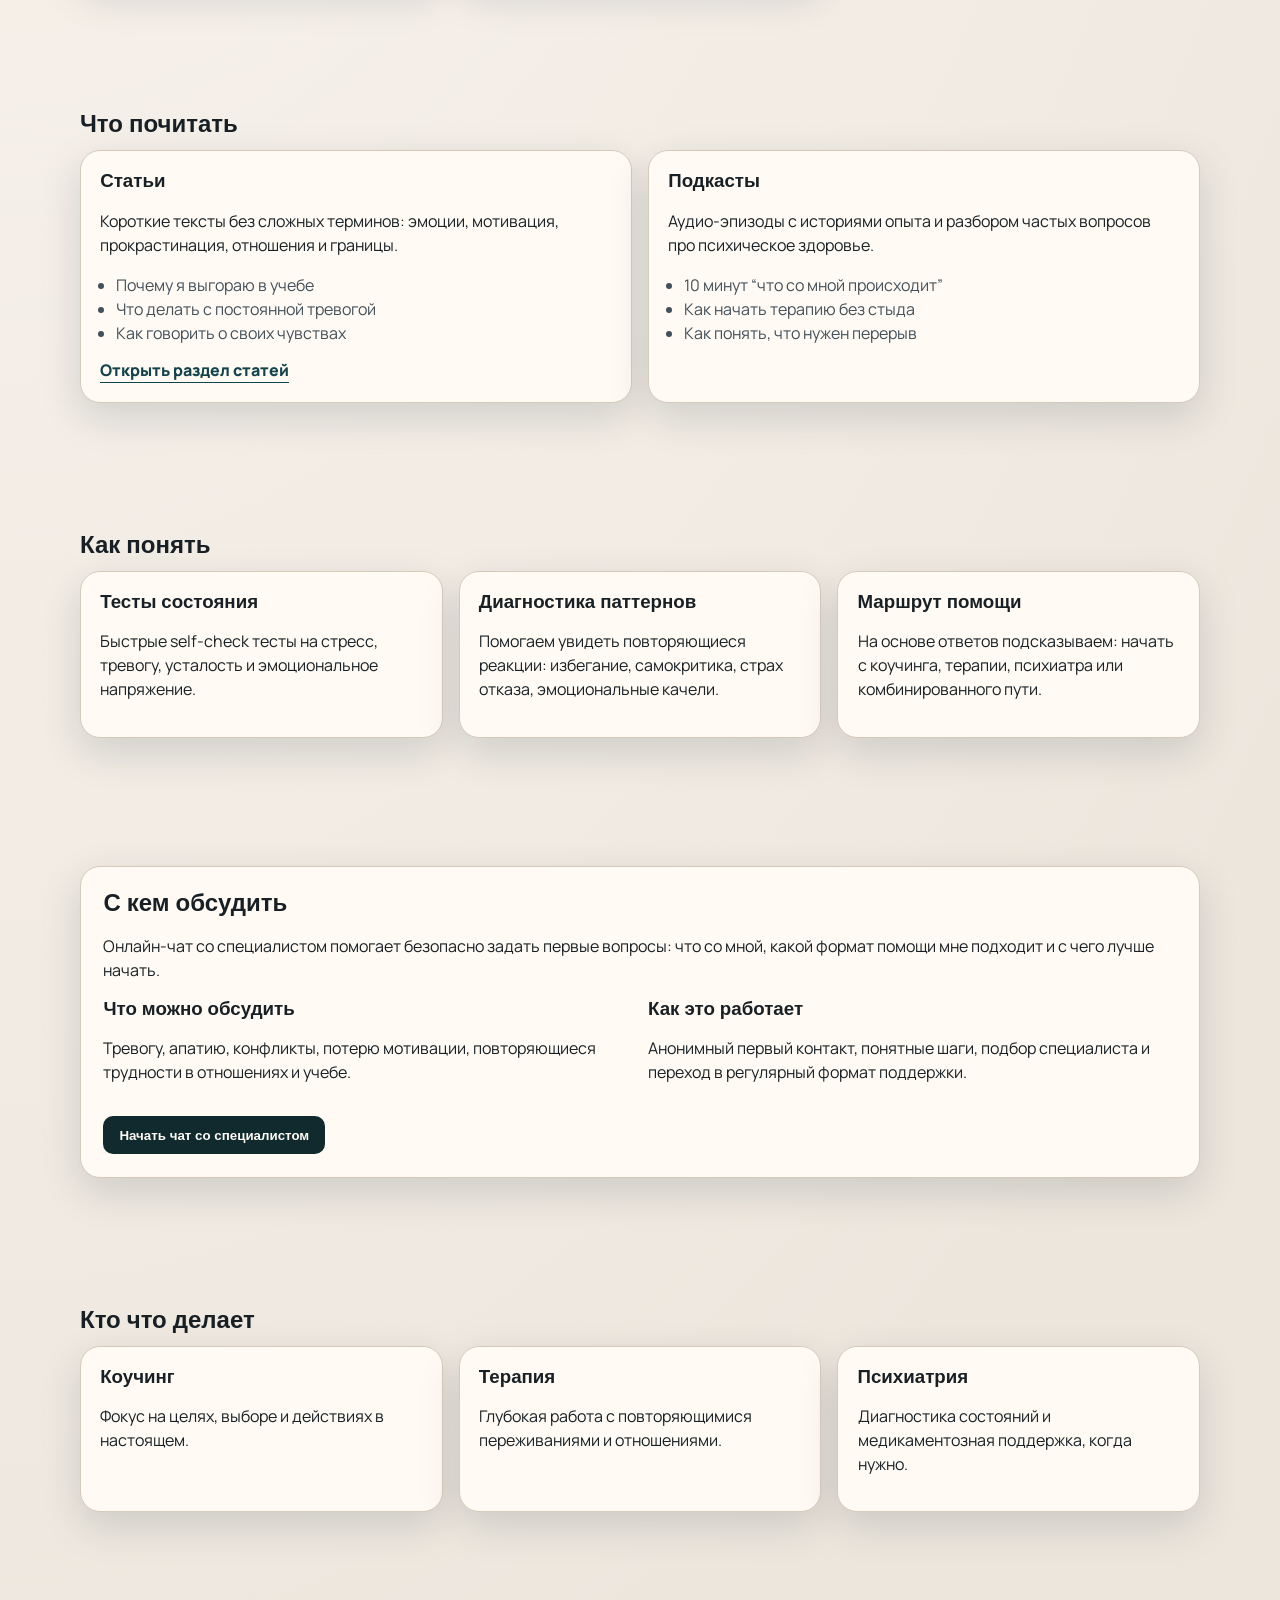
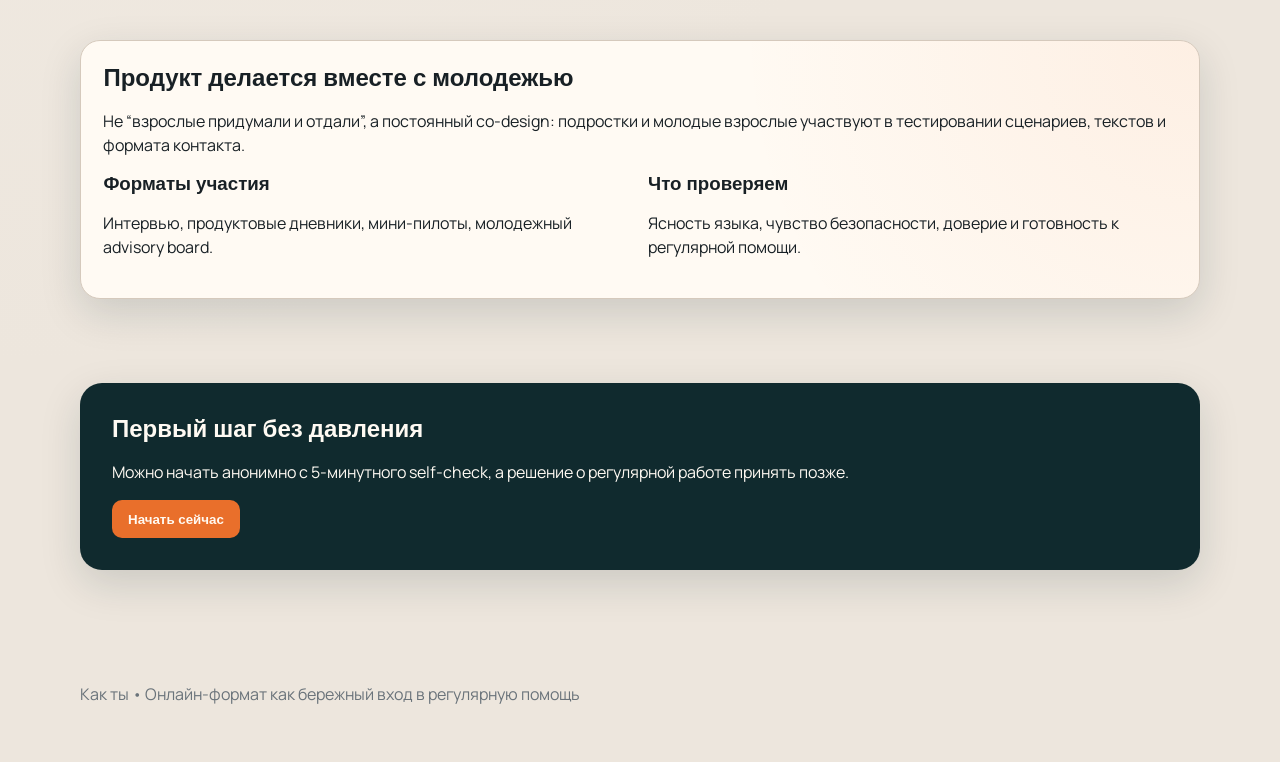
==== commit 423d1447: "Add check flow screens and result-based interpretation" ====
--- a/index.html
+++ b/index.html
@@ -56,28 +56,14 @@
             Короткий и прямой вход: <strong>“Пойми за 5 минут: разобраться самостоятельно или обсудить с кем-то.”</strong>
           </p>
 
-          <div class="onboarding__grid">
-            <div>
-              <h3>Точки входа</h3>
-              <ul>
-                <li>SEO-статья</li>
-                <li>Короткий клип из подкаста</li>
-                <li>Telegram / short video</li>
-                <li>Рекомендация друга</li>
-                <li>Кампусный / школьный канал</li>
-              </ul>
-            </div>
-            <div>
-              <h3>Следующий шаг</h3>
-              <p>Начни с короткой самопроверки и получи понятный ориентир.</p>
-              <a class="onboarding__cta" href="#understand">Начать за 5 минут</a>
-            </div>
+          <div class="onboarding__actions">
+            <a class="onboarding__cta" href="check.html">Начать</a>
           </div>
         </div>
       </section>
 
       <section class="section container" id="principles">
-        <h2>6 обязательных принципов платформы</h2>
+        <h2>5 обязательных принципов платформы</h2>
         <div class="principles">
           <article class="card principle">
             <h3>Конфиденциальность</h3>
@@ -94,10 +80,6 @@
           <article class="card principle">
             <h3>Живой контакт</h3>
             <p>Из любого шага есть быстрый выход к специалисту, если нужна поддержка здесь и сейчас.</p>
-          </article>
-          <article class="card principle">
-            <h3>Mobile-first UX</h3>
-            <p>Ключевые сценарии удобны на телефоне: быстро, читабельно, без перегруженных форм.</p>
           </article>
           <article class="card principle">
             <h3>Прогресс-трекинг</h3>
@@ -109,7 +91,7 @@
       <section class="section container" id="read">
         <h2>Что почитать</h2>
         <div class="library">
-          <article class="card">
+          <a class="card card-link" href="articles.html">
             <h3>Статьи</h3>
             <p>Короткие тексты без сложных терминов: эмоции, мотивация, прокрастинация, отношения и границы.</p>
             <ul>
@@ -117,7 +99,8 @@
               <li>Что делать с постоянной тревогой</li>
               <li>Как говорить о своих чувствах</li>
             </ul>
-          </article>
+            <span class="card-link__cta">Открыть раздел статей</span>
+          </a>
           <article class="card">
             <h3>Подкасты</h3>
             <p>Аудио-эпизоды с историями опыта и разбором частых вопросов про психическое здоровье.</p>
--- a/styles.css
+++ b/styles.css
@@ -174,6 +174,26 @@
   padding: 1.2rem;
 }
 
+.card-link {
+  display: block;
+  text-decoration: none;
+  color: inherit;
+  transition: transform 140ms ease, box-shadow 140ms ease;
+}
+
+.card-link:hover {
+  transform: translateY(-1px);
+  box-shadow: 0 12px 24px rgba(16, 42, 46, 0.2);
+}
+
+.card-link__cta {
+  display: inline-block;
+  margin-top: 0.8rem;
+  font-weight: 800;
+  color: #13444b;
+  border-bottom: 1px solid #13444b;
+}
+
 .library ul {
   margin: 0.7rem 0 0;
   padding-left: 1rem;
@@ -223,21 +243,8 @@
   color: var(--ink-soft);
 }
 
-.onboarding__grid {
+.onboarding__actions {
   margin-top: 1rem;
-  display: grid;
-  grid-template-columns: 1.4fr 1fr;
-  gap: 1rem;
-}
-
-.onboarding__grid ul {
-  margin: 0.45rem 0 0;
-  padding-left: 1rem;
-  color: var(--ink-soft);
-}
-
-.onboarding__grid p {
-  margin: 0.45rem 0 0.8rem;
 }
 
 .onboarding__cta {
@@ -250,6 +257,134 @@
   font-weight: 700;
 }
 
+.onboarding__cta--light {
+  background: transparent;
+  color: var(--bg-strong);
+  border: 1px solid var(--bg-strong);
+}
+
+.check-flow {
+  padding: 1.4rem;
+}
+
+.check-screen {
+  display: none;
+}
+
+.check-screen--active {
+  display: block;
+}
+
+.check-bullets {
+  margin: 0.8rem 0 1rem;
+  padding-left: 1rem;
+  color: var(--ink-soft);
+}
+
+.check-subtitle {
+  color: var(--ink-soft);
+}
+
+.check-hint {
+  margin: 0.9rem 0;
+  padding: 0.65rem 0.8rem;
+  border: 1px solid var(--line);
+  border-radius: 12px;
+  background: #fff8f0;
+}
+
+.check-hint summary {
+  font-weight: 700;
+  cursor: pointer;
+}
+
+.check-label {
+  display: inline-block;
+  margin-bottom: 0.35rem;
+  font-weight: 700;
+}
+
+.check-select,
+.who5-form select {
+  width: 100%;
+  max-width: 420px;
+  border: 1px solid #cdbeb1;
+  border-radius: 10px;
+  padding: 0.6rem 0.7rem;
+  font: inherit;
+  background: #fffdf9;
+}
+
+.check-actions {
+  margin-top: 1rem;
+  display: flex;
+  gap: 0.6rem;
+  flex-wrap: wrap;
+}
+
+.check-btn {
+  border: none;
+  border-radius: 10px;
+  padding: 0.72rem 1rem;
+  background: var(--bg-strong);
+  color: #fffaf3;
+  font-weight: 700;
+  cursor: pointer;
+}
+
+.check-btn--ghost {
+  background: transparent;
+  color: var(--bg-strong);
+  border: 1px solid var(--bg-strong);
+}
+
+.who5-form {
+  display: grid;
+  gap: 0.8rem;
+  margin-top: 1rem;
+}
+
+.result-headline {
+  margin: 0 0 0.8rem;
+  font-family: "Space Grotesk", sans-serif;
+  font-size: 1.2rem;
+  font-weight: 700;
+}
+
+.metrics-grid {
+  display: grid;
+  grid-template-columns: repeat(3, minmax(0, 1fr));
+  gap: 0.7rem;
+  margin-bottom: 1rem;
+}
+
+.metric-card {
+  border: 1px solid var(--line);
+  border-radius: 14px;
+  padding: 0.8rem;
+  background: #fff9f3;
+}
+
+.metric-name {
+  color: var(--ink-soft);
+  font-size: 0.9rem;
+}
+
+.metric-value {
+  font-family: "Space Grotesk", sans-serif;
+  font-size: 1.45rem;
+  font-weight: 700;
+  margin-top: 0.3rem;
+}
+
+.result-overloaded {
+  margin: 0 0 1rem;
+}
+
+.result-overloaded p {
+  margin: 0 0 0.45rem;
+}
+
 button {
   border: none;
   border-radius: 10px;
@@ -313,6 +448,35 @@
 .footer {
   padding: 2rem 0 2.5rem;
   color: #6a737a;
+}
+
+.articles-page {
+  background: radial-gradient(120% 90% at 0% 0%, #f9e9de 0%, var(--bg) 52%, #ece4db 100%);
+}
+
+.page-top {
+  padding: 2rem 0 1.3rem;
+}
+
+.back-link {
+  display: inline-block;
+  margin-bottom: 0.7rem;
+  color: #18444a;
+  font-weight: 700;
+  text-decoration: none;
+}
+
+.articles-list {
+  display: grid;
+  gap: 1rem;
+}
+
+.article-item {
+  padding: 1.2rem;
+}
+
+.article-item p {
+  color: var(--ink-soft);
 }
 
 .section,
@@ -344,7 +508,7 @@
     grid-template-columns: 1fr 1fr;
   }
 
-  .onboarding__grid {
+  .metrics-grid {
     grid-template-columns: 1fr;
   }
 }
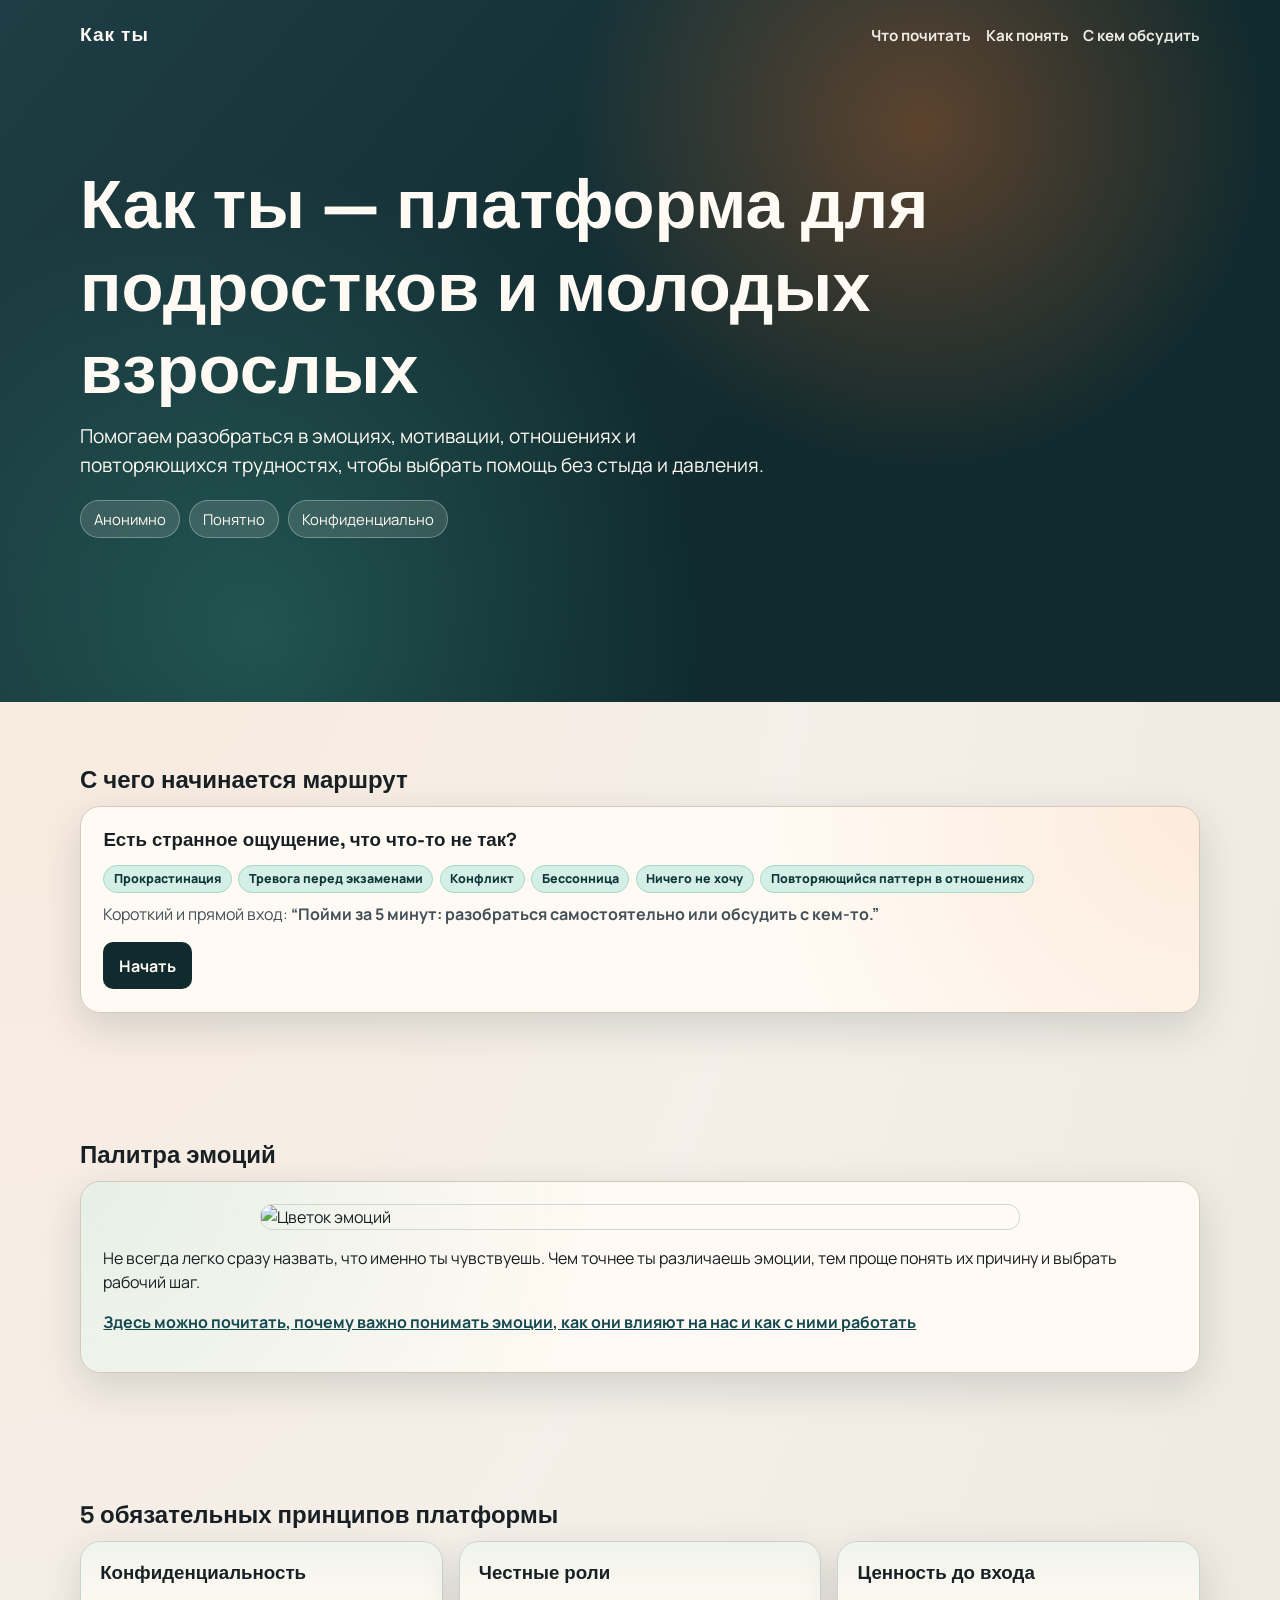
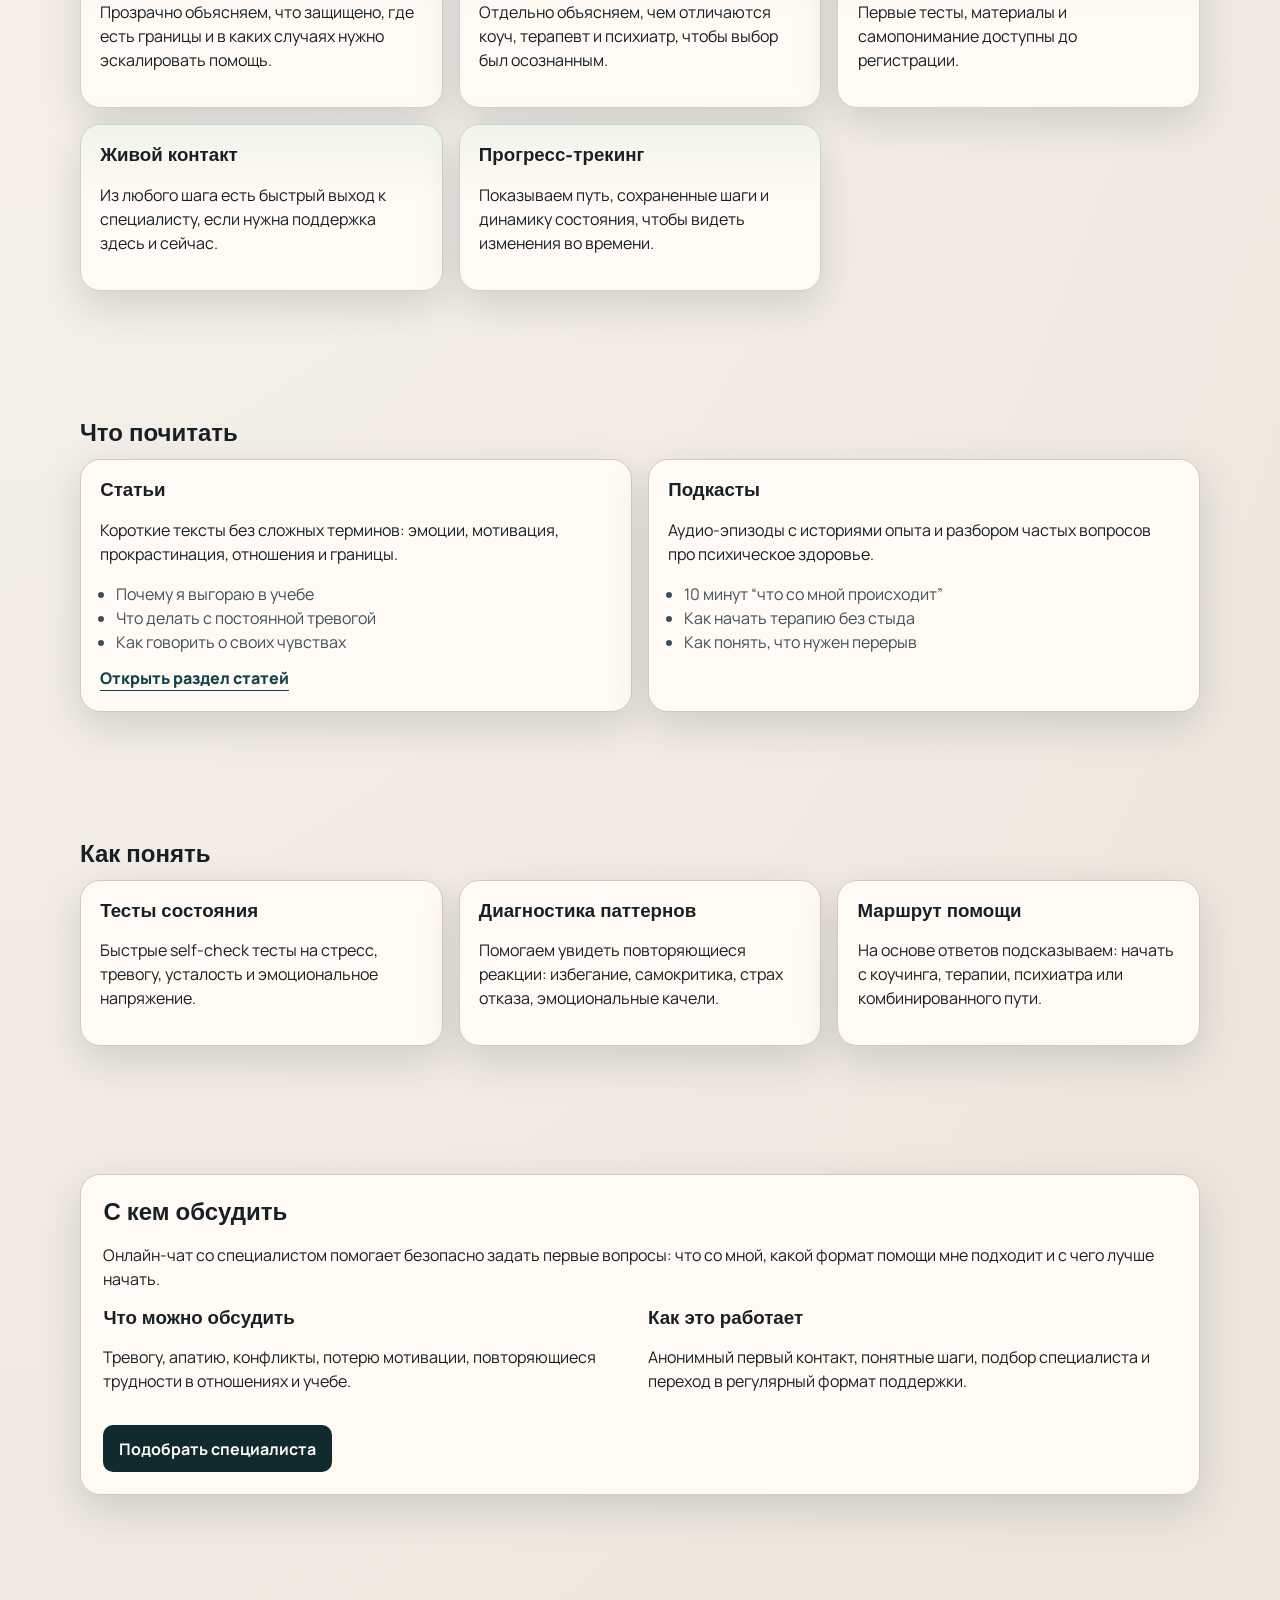
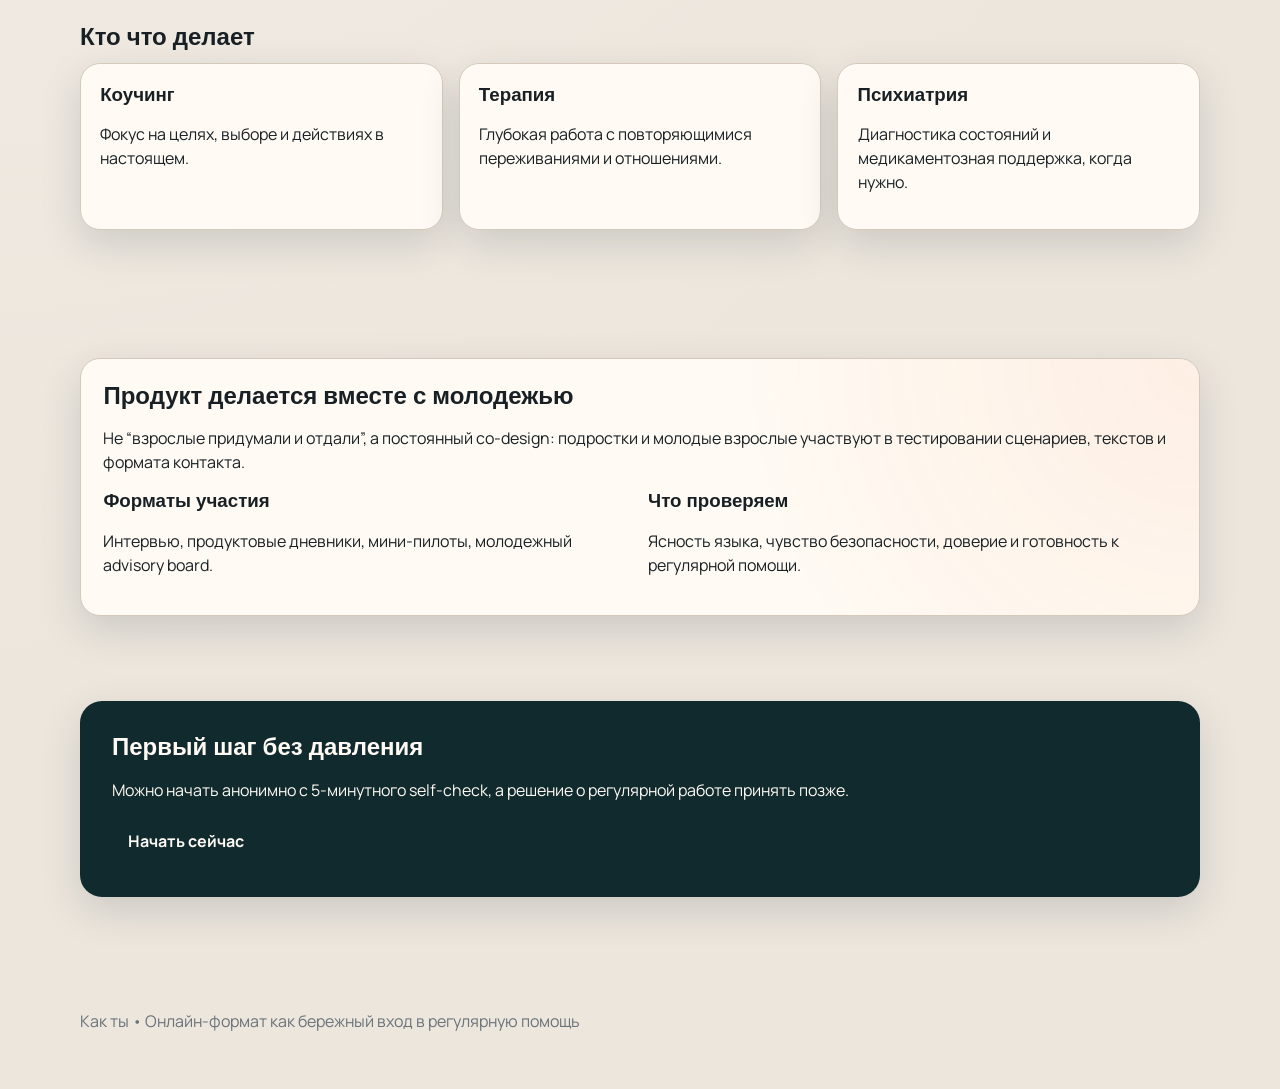
==== commit e81e86a6: "Refine onboarding and results UI content" ====
--- a/index.html
+++ b/index.html
@@ -50,8 +50,6 @@
             <li><a href="#understand">Ничего не хочу</a></li>
             <li><a href="#understand">Повторяющийся паттерн в отношениях</a></li>
           </ul>
-
-          <p class="onboarding__quote">Поможем найти понятный ответ, а не терапевтическую поэзию.</p>
           <p class="onboarding__value">
             Короткий и прямой вход: <strong>“Пойми за 5 минут: разобраться самостоятельно или обсудить с кем-то.”</strong>
           </p>
@@ -59,6 +57,31 @@
           <div class="onboarding__actions">
             <a class="onboarding__cta" href="check.html">Начать</a>
           </div>
+        </div>
+      </section>
+
+      <section class="section container" id="emotion-fan">
+        <h2>Палитра эмоций</h2>
+        <div class="emotion-fan card">
+          <img
+            class="emotion-fan__image"
+            src="https://blog.alter.ru/wp-content/uploads/2022/11/433c9572-5151-433c-a81c-605f3599b994-808x1024.jpeg"
+            alt="Цветок эмоций"
+          />
+          <p>
+            Не всегда легко сразу назвать, что именно ты чувствуешь. Чем точнее ты различаешь эмоции, тем проще понять
+            их причину и выбрать рабочий шаг.
+          </p>
+          <p>
+            <a
+              class="emotion-fan__link"
+              href="https://blog.alter.ru/likbez/tablica-chuvstv-i-ehmocij-cheloveka/"
+              target="_blank"
+              rel="noopener noreferrer"
+            >
+              Здесь можно почитать, почему важно понимать эмоции, как они влияют на нас и как с ними работать
+            </a>
+          </p>
         </div>
       </section>
 
@@ -148,7 +171,9 @@
               <p>Анонимный первый контакт, понятные шаги, подбор специалиста и переход в регулярный формат поддержки.</p>
             </div>
           </div>
-          <button type="button">Начать чат со специалистом</button>
+          <a class="onboarding__cta" href="https://bemeta.co/" target="_blank" rel="noopener noreferrer">
+            Подобрать специалиста
+          </a>
         </div>
       </section>
 
@@ -194,7 +219,7 @@
         <div class="container cta">
           <h2>Первый шаг без давления</h2>
           <p>Можно начать анонимно с 5-минутного self-check, а решение о регулярной работе принять позже.</p>
-          <button type="button">Начать сейчас</button>
+          <a class="onboarding__cta" href="check.html">Начать сейчас</a>
         </div>
       </section>
     </main>
--- a/styles.css
+++ b/styles.css
@@ -247,6 +247,26 @@
   margin-top: 1rem;
 }
 
+.emotion-fan {
+  padding: 1.4rem;
+  background:
+    radial-gradient(circle at left top, rgba(62, 168, 144, 0.13), transparent 45%),
+    var(--surface);
+}
+
+.emotion-fan__image {
+  display: block;
+  width: min(760px, 100%);
+  margin: 0 auto 1rem;
+  border-radius: 12px;
+  border: 1px solid #cdd8d2;
+}
+
+.emotion-fan__link {
+  color: #144951;
+  font-weight: 700;
+}
+
 .onboarding__cta {
   display: inline-block;
   text-decoration: none;
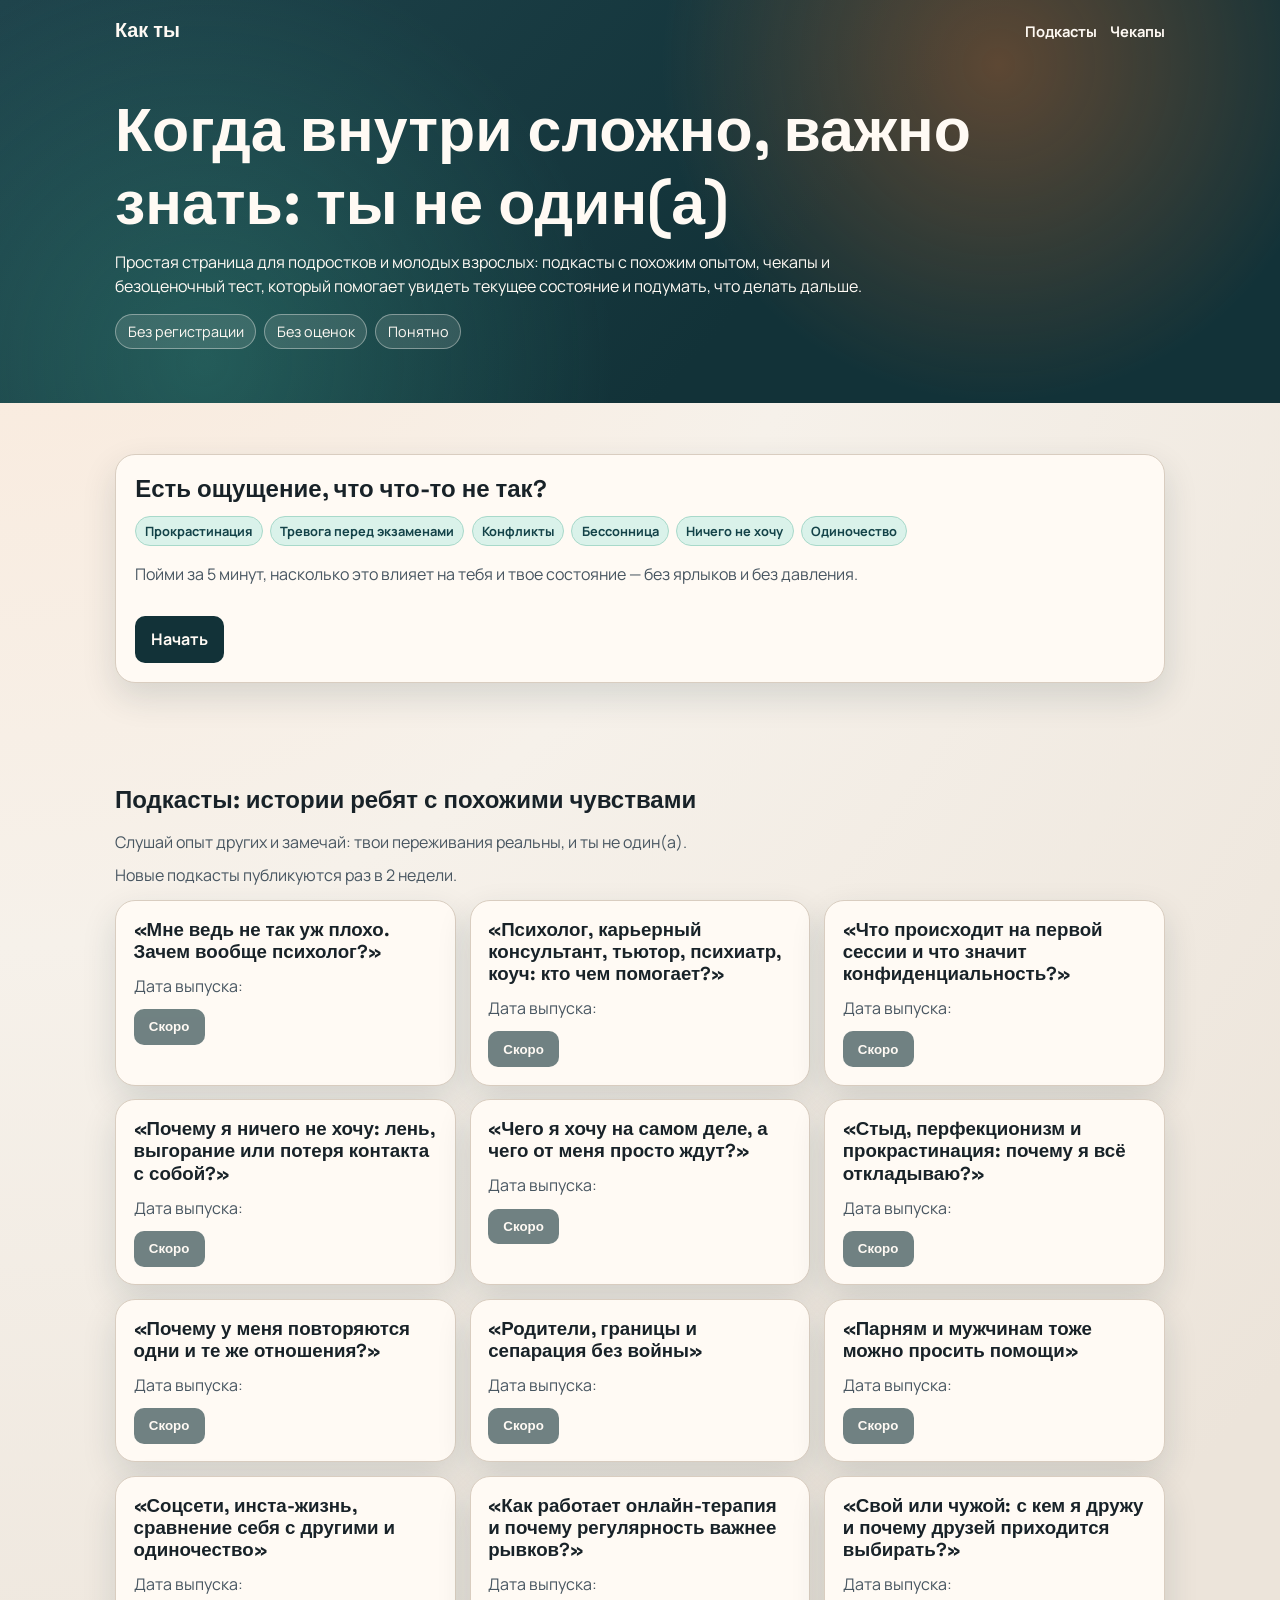
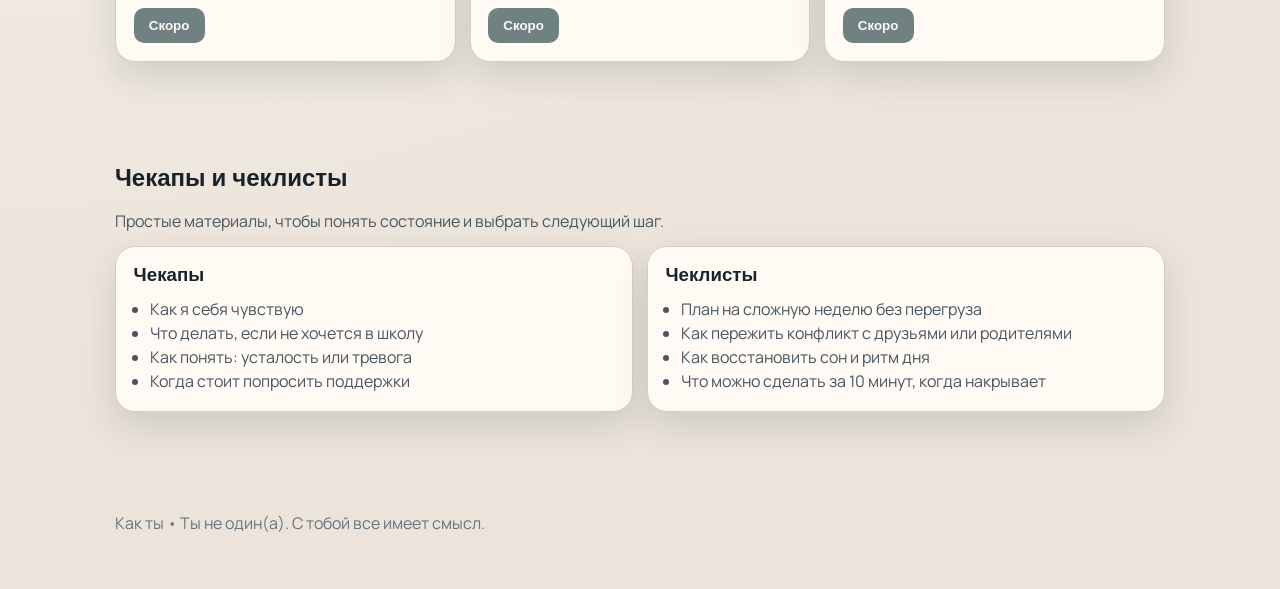
==== commit f8e68fdb: "Simplify homepage and move checkup topics into section" ====
--- a/index.html
+++ b/index.html
@@ -3,7 +3,7 @@
   <head>
     <meta charset="UTF-8" />
     <meta name="viewport" content="width=device-width, initial-scale=1.0" />
-    <title>Как ты — youth-first платформа</title>
+    <title>Как ты — подкасты, чекапы и безоценочный тест</title>
     <link rel="preconnect" href="https://fonts.googleapis.com" />
     <link rel="preconnect" href="https://fonts.gstatic.com" crossorigin />
     <link
@@ -13,220 +13,145 @@
     <link rel="stylesheet" href="styles.css" />
   </head>
   <body>
-    <header class="hero">
+    <header class="hero" id="top">
       <div class="hero__backdrop"></div>
       <nav class="topbar container">
         <div class="brand">Как ты</div>
         <ul class="menu">
-          <li><a href="#read">Что почитать</a></li>
-          <li><a href="#understand">Как понять</a></li>
-          <li><a href="#discuss">С кем обсудить</a></li>
+          <li><a href="#podcasts">Подкасты</a></li>
+          <li><a href="#checkups">Чекапы</a></li>
         </ul>
       </nav>
       <section class="hero__content container">
-        <h1>Как ты — платформа для подростков и молодых взрослых</h1>
+        <h1>Когда внутри сложно, важно знать: ты не один(а)</h1>
         <p>
-          Помогаем разобраться в эмоциях, мотивации, отношениях и повторяющихся трудностях, чтобы выбрать помощь без
-          стыда и давления.
+          Простая страница для подростков и молодых взрослых: подкасты с похожим опытом, чекапы и безоценочный тест,
+          который помогает увидеть текущее состояние и подумать, что делать дальше.
         </p>
         <ul class="hero__chips">
-          <li>Анонимно</li>
+          <li>Без регистрации</li>
+          <li>Без оценок</li>
           <li>Понятно</li>
-          <li>Конфиденциально</li>
         </ul>
       </section>
     </header>
 
     <main>
       <section class="section container">
-        <h2>С чего начинается маршрут</h2>
         <div class="onboarding card">
-          <h3>Есть странное ощущение, что что-то не так?</h3>
+          <h2>Есть ощущение, что что-то не так?</h2>
           <ul class="symptom-tags">
-            <li><a href="#understand">Прокрастинация</a></li>
-            <li><a href="#understand">Тревога перед экзаменами</a></li>
-            <li><a href="#discuss">Конфликт</a></li>
-            <li><a href="#understand">Бессонница</a></li>
-            <li><a href="#understand">Ничего не хочу</a></li>
-            <li><a href="#understand">Повторяющийся паттерн в отношениях</a></li>
+            <li>Прокрастинация</li>
+            <li>Тревога перед экзаменами</li>
+            <li>Конфликты</li>
+            <li>Бессонница</li>
+            <li>Ничего не хочу</li>
+            <li>Одиночество</li>
           </ul>
           <p class="onboarding__value">
-            Короткий и прямой вход: <strong>“Пойми за 5 минут: разобраться самостоятельно или обсудить с кем-то.”</strong>
+            Пойми за 5 минут, насколько это влияет на тебя и твое состояние — без ярлыков и без давления.
           </p>
-
-          <div class="onboarding__actions">
-            <a class="onboarding__cta" href="check.html">Начать</a>
-          </div>
+          <a class="cta" href="#checkups">Начать</a>
         </div>
       </section>
 
-      <section class="section container" id="emotion-fan">
-        <h2>Палитра эмоций</h2>
-        <div class="emotion-fan card">
-          <img
-            class="emotion-fan__image"
-            src="https://blog.alter.ru/wp-content/uploads/2022/11/433c9572-5151-433c-a81c-605f3599b994-808x1024.jpeg"
-            alt="Цветок эмоций"
-          />
-          <p>
-            Не всегда легко сразу назвать, что именно ты чувствуешь. Чем точнее ты различаешь эмоции, тем проще понять
-            их причину и выбрать рабочий шаг.
-          </p>
-          <p>
-            <a
-              class="emotion-fan__link"
-              href="https://blog.alter.ru/likbez/tablica-chuvstv-i-ehmocij-cheloveka/"
-              target="_blank"
-              rel="noopener noreferrer"
-            >
-              Здесь можно почитать, почему важно понимать эмоции, как они влияют на нас и как с ними работать
-            </a>
-          </p>
-        </div>
-      </section>
-
-      <section class="section container" id="principles">
-        <h2>5 обязательных принципов платформы</h2>
-        <div class="principles">
-          <article class="card principle">
-            <h3>Конфиденциальность</h3>
-            <p>Прозрачно объясняем, что защищено, где есть границы и в каких случаях нужно эскалировать помощь.</p>
+      <section class="section container" id="podcasts">
+        <h2>Подкасты: истории ребят с похожими чувствами</h2>
+        <p class="lead">Слушай опыт других и замечай: твои переживания реальны, и ты не один(а).</p>
+        <p class="lead lead--schedule">Новые подкасты публикуются раз в 2 недели.</p>
+        <div class="cards cards--3">
+          <article class="card podcast">
+            <h3>«Мне ведь не так уж плохо. Зачем вообще психолог?»</h3>
+            <p class="podcast__date">Дата выпуска:</p>
+            <button type="button" disabled aria-disabled="true">Скоро</button>
           </article>
-          <article class="card principle">
-            <h3>Честные роли</h3>
-            <p>Отдельно объясняем, чем отличаются коуч, терапевт и психиатр, чтобы выбор был осознанным.</p>
+          <article class="card podcast">
+            <h3>«Психолог, карьерный консультант, тьютор, психиатр, коуч: кто чем помогает?»</h3>
+            <p class="podcast__date">Дата выпуска:</p>
+            <button type="button" disabled aria-disabled="true">Скоро</button>
           </article>
-          <article class="card principle">
-            <h3>Ценность до входа</h3>
-            <p>Первые тесты, материалы и самопонимание доступны до регистрации.</p>
+          <article class="card podcast">
+            <h3>«Что происходит на первой сессии и что значит конфиденциальность?»</h3>
+            <p class="podcast__date">Дата выпуска:</p>
+            <button type="button" disabled aria-disabled="true">Скоро</button>
           </article>
-          <article class="card principle">
-            <h3>Живой контакт</h3>
-            <p>Из любого шага есть быстрый выход к специалисту, если нужна поддержка здесь и сейчас.</p>
+          <article class="card podcast">
+            <h3>«Почему я ничего не хочу: лень, выгорание или потеря контакта с собой?»</h3>
+            <p class="podcast__date">Дата выпуска:</p>
+            <button type="button" disabled aria-disabled="true">Скоро</button>
           </article>
-          <article class="card principle">
-            <h3>Прогресс-трекинг</h3>
-            <p>Показываем путь, сохраненные шаги и динамику состояния, чтобы видеть изменения во времени.</p>
+          <article class="card podcast">
+            <h3>«Чего я хочу на самом деле, а чего от меня просто ждут?»</h3>
+            <p class="podcast__date">Дата выпуска:</p>
+            <button type="button" disabled aria-disabled="true">Скоро</button>
+          </article>
+          <article class="card podcast">
+            <h3>«Стыд, перфекционизм и прокрастинация: почему я всё откладываю?»</h3>
+            <p class="podcast__date">Дата выпуска:</p>
+            <button type="button" disabled aria-disabled="true">Скоро</button>
+          </article>
+          <article class="card podcast">
+            <h3>«Почему у меня повторяются одни и те же отношения?»</h3>
+            <p class="podcast__date">Дата выпуска:</p>
+            <button type="button" disabled aria-disabled="true">Скоро</button>
+          </article>
+          <article class="card podcast">
+            <h3>«Родители, границы и сепарация без войны»</h3>
+            <p class="podcast__date">Дата выпуска:</p>
+            <button type="button" disabled aria-disabled="true">Скоро</button>
+          </article>
+          <article class="card podcast">
+            <h3>«Парням и мужчинам тоже можно просить помощи»</h3>
+            <p class="podcast__date">Дата выпуска:</p>
+            <button type="button" disabled aria-disabled="true">Скоро</button>
+          </article>
+          <article class="card podcast">
+            <h3>«Соцсети, инста-жизнь, сравнение себя с другими и одиночество»</h3>
+            <p class="podcast__date">Дата выпуска:</p>
+            <button type="button" disabled aria-disabled="true">Скоро</button>
+          </article>
+          <article class="card podcast">
+            <h3>«Как работает онлайн-терапия и почему регулярность важнее рывков?»</h3>
+            <p class="podcast__date">Дата выпуска:</p>
+            <button type="button" disabled aria-disabled="true">Скоро</button>
+          </article>
+          <article class="card podcast">
+            <h3>«Свой или чужой: с кем я дружу и почему друзей приходится выбирать?»</h3>
+            <p class="podcast__date">Дата выпуска:</p>
+            <button type="button" disabled aria-disabled="true">Скоро</button>
           </article>
         </div>
       </section>
 
-      <section class="section container" id="read">
-        <h2>Что почитать</h2>
-        <div class="library">
-          <a class="card card-link" href="articles.html">
-            <h3>Статьи</h3>
-            <p>Короткие тексты без сложных терминов: эмоции, мотивация, прокрастинация, отношения и границы.</p>
+      <section class="section container" id="checkups">
+        <h2>Чекапы и чеклисты</h2>
+        <p class="lead">Простые материалы, чтобы понять состояние и выбрать следующий шаг.</p>
+        <div class="cards cards--2">
+          <article class="card checklist">
+            <h3>Чекапы</h3>
             <ul>
-              <li>Почему я выгораю в учебе</li>
-              <li>Что делать с постоянной тревогой</li>
-              <li>Как говорить о своих чувствах</li>
-            </ul>
-            <span class="card-link__cta">Открыть раздел статей</span>
-          </a>
-          <article class="card">
-            <h3>Подкасты</h3>
-            <p>Аудио-эпизоды с историями опыта и разбором частых вопросов про психическое здоровье.</p>
-            <ul>
-              <li>10 минут “что со мной происходит”</li>
-              <li>Как начать терапию без стыда</li>
-              <li>Как понять, что нужен перерыв</li>
+              <li>Как я себя чувствую</li>
+              <li>Что делать, если не хочется в школу</li>
+              <li>Как понять: усталость или тревога</li>
+              <li>Когда стоит попросить поддержки</li>
             </ul>
           </article>
-        </div>
-      </section>
-
-      <section class="section container" id="understand">
-        <h2>Как понять</h2>
-        <div class="diagnostics">
-          <article class="card">
-            <h3>Тесты состояния</h3>
-            <p>Быстрые self-check тесты на стресс, тревогу, усталость и эмоциональное напряжение.</p>
+          <article class="card checklist">
+            <h3>Чеклисты</h3>
+            <ul>
+              <li>План на сложную неделю без перегруза</li>
+              <li>Как пережить конфликт с друзьями или родителями</li>
+              <li>Как восстановить сон и ритм дня</li>
+              <li>Что можно сделать за 10 минут, когда накрывает</li>
+            </ul>
           </article>
-          <article class="card">
-            <h3>Диагностика паттернов</h3>
-            <p>Помогаем увидеть повторяющиеся реакции: избегание, самокритика, страх отказа, эмоциональные качели.</p>
-          </article>
-          <article class="card">
-            <h3>Маршрут помощи</h3>
-            <p>На основе ответов подсказываем: начать с коучинга, терапии, психиатра или комбинированного пути.</p>
-          </article>
-        </div>
-      </section>
-
-      <section class="section container" id="discuss">
-        <div class="chat card">
-          <h2>С кем обсудить</h2>
-          <p>
-            Онлайн-чат со специалистом помогает безопасно задать первые вопросы: что со мной, какой формат помощи мне
-            подходит и с чего лучше начать.
-          </p>
-          <div class="chat__grid">
-            <div>
-              <h3>Что можно обсудить</h3>
-              <p>Тревогу, апатию, конфликты, потерю мотивации, повторяющиеся трудности в отношениях и учебе.</p>
-            </div>
-            <div>
-              <h3>Как это работает</h3>
-              <p>Анонимный первый контакт, понятные шаги, подбор специалиста и переход в регулярный формат поддержки.</p>
-            </div>
-          </div>
-          <a class="onboarding__cta" href="https://bemeta.co/" target="_blank" rel="noopener noreferrer">
-            Подобрать специалиста
-          </a>
-        </div>
-      </section>
-
-      <section class="section container">
-        <h2>Кто что делает</h2>
-        <div class="roles">
-          <article class="card">
-            <h3>Коучинг</h3>
-            <p>Фокус на целях, выборе и действиях в настоящем.</p>
-          </article>
-          <article class="card">
-            <h3>Терапия</h3>
-            <p>Глубокая работа с повторяющимися переживаниями и отношениями.</p>
-          </article>
-          <article class="card">
-            <h3>Психиатрия</h3>
-            <p>Диагностика состояний и медикаментозная поддержка, когда нужно.</p>
-          </article>
-        </div>
-      </section>
-
-      <section class="section container">
-        <div class="co-design card">
-          <h2>Продукт делается вместе с молодежью</h2>
-          <p>
-            Не “взрослые придумали и отдали”, а постоянный co-design: подростки и молодые взрослые участвуют в
-            тестировании сценариев, текстов и формата контакта.
-          </p>
-          <div class="co-design__grid">
-            <div>
-              <h3>Форматы участия</h3>
-              <p>Интервью, продуктовые дневники, мини-пилоты, молодежный advisory board.</p>
-            </div>
-            <div>
-              <h3>Что проверяем</h3>
-              <p>Ясность языка, чувство безопасности, доверие и готовность к регулярной помощи.</p>
-            </div>
-          </div>
-        </div>
-      </section>
-
-      <section class="section section--cta">
-        <div class="container cta">
-          <h2>Первый шаг без давления</h2>
-          <p>Можно начать анонимно с 5-минутного self-check, а решение о регулярной работе принять позже.</p>
-          <a class="onboarding__cta" href="check.html">Начать сейчас</a>
         </div>
       </section>
     </main>
 
     <footer class="footer">
       <div class="container">
-        <p>Как ты • Онлайн-формат как бережный вход в регулярную помощь</p>
+        <p>Как ты • Ты не один(а). С тобой все имеет смысл.</p>
       </div>
     </footer>
   </body>
--- a/styles.css
+++ b/styles.css
@@ -1,13 +1,13 @@
 :root {
-  --bg: #f4efe8;
-  --bg-strong: #102a2e;
-  --surface: #fffaf3;
-  --ink: #182025;
-  --ink-soft: #43505a;
+  --bg: #f6f1ea;
+  --surface: #fffaf4;
+  --ink: #182228;
+  --ink-soft: #485661;
+  --line: #d9cdc0;
+  --deep: #123238;
   --accent: #e96f2b;
   --mint: #3ea890;
-  --line: #d5c9bc;
-  --shadow: 0 14px 40px rgba(16, 42, 46, 0.15);
+  --shadow: 0 14px 34px rgba(18, 50, 56, 0.14);
 }
 
 *,
@@ -25,20 +25,19 @@
 
 body {
   font-family: "Manrope", sans-serif;
-  background: radial-gradient(140% 90% at 0% 0%, #fbe9db 0%, var(--bg) 48%, #ede6dd 100%);
+  background: radial-gradient(140% 90% at 0% 0%, #fbe8d8 0%, var(--bg) 48%, #ece4da 100%);
   color: var(--ink);
   line-height: 1.5;
 }
 
 .container {
-  width: min(1120px, calc(100% - 2.5rem));
+  width: min(1050px, calc(100% - 1.4rem));
   margin: 0 auto;
 }
 
 .hero {
   position: relative;
-  min-height: 78vh;
-  color: #fffaf3;
+  color: #fffaf4;
   overflow: hidden;
 }
 
@@ -46,25 +45,28 @@
   position: absolute;
   inset: 0;
   background:
-    radial-gradient(circle at 72% 18%, rgba(233, 111, 43, 0.35), transparent 32%),
-    radial-gradient(circle at 20% 90%, rgba(62, 168, 144, 0.3), transparent 38%),
-    linear-gradient(130deg, #1e3d44, #102a2e 60%);
+    radial-gradient(circle at 78% 16%, rgba(233, 111, 43, 0.35), transparent 32%),
+    radial-gradient(circle at 16% 90%, rgba(62, 168, 144, 0.3), transparent 36%),
+    linear-gradient(132deg, #1f444c, #123238 62%);
+}
+
+.topbar,
+.hero__content {
+  position: relative;
+  z-index: 1;
 }
 
 .topbar {
-  position: relative;
-  z-index: 2;
   display: flex;
+  align-items: center;
   justify-content: space-between;
-  align-items: center;
-  padding: 1.3rem 0 0;
+  padding: 1rem 0 0;
 }
 
 .brand {
   font-family: "Space Grotesk", sans-serif;
-  font-size: 1.2rem;
-  font-weight: 700;
-  letter-spacing: 0.05em;
+  font-size: 1.24rem;
+  font-weight: 700;
 }
 
 .menu {
@@ -72,68 +74,64 @@
   padding: 0;
   list-style: none;
   display: flex;
-  gap: 0.9rem;
+  flex-wrap: wrap;
+  gap: 0.8rem;
 }
 
 .menu a {
+  color: #fffaf4;
   text-decoration: none;
-  color: #fffaf3;
-  font-weight: 700;
-  font-size: 0.95rem;
-  opacity: 0.92;
+  font-weight: 700;
+  font-size: 0.92rem;
   border-bottom: 1px solid transparent;
 }
 
 .menu a:hover {
-  opacity: 1;
-  border-bottom-color: rgba(255, 250, 243, 0.8);
+  border-bottom-color: rgba(255, 250, 244, 0.8);
 }
 
 .hero__content {
-  position: relative;
-  z-index: 1;
-  padding: 6rem 0 5.5rem;
+  padding: 3rem 0 3.4rem;
 }
 
 h1,
 h2,
-h3 {
+h3,
+h4 {
   font-family: "Space Grotesk", sans-serif;
   line-height: 1.2;
-  margin: 0 0 0.7rem;
+  margin: 0 0 0.65rem;
 }
 
 h1 {
-  margin-top: 1.1rem;
-  font-size: clamp(2rem, 7vw, 4.3rem);
+  font-size: clamp(2rem, 8vw, 3.8rem);
   max-width: 920px;
 }
 
 .hero__content p {
-  max-width: 700px;
-  font-size: clamp(1rem, 2vw, 1.2rem);
+  max-width: 760px;
   margin: 0;
 }
 
 .hero__chips {
+  margin: 1rem 0 0;
+  padding: 0;
+  list-style: none;
   display: flex;
   flex-wrap: wrap;
-  list-style: none;
-  margin: 1.3rem 0 0;
-  padding: 0;
-  gap: 0.6rem;
+  gap: 0.5rem;
 }
 
 .hero__chips li {
-  padding: 0.4rem 0.8rem;
+  padding: 0.35rem 0.72rem;
   border-radius: 999px;
-  background: rgba(255, 250, 243, 0.13);
-  border: 1px solid rgba(255, 250, 243, 0.3);
-  font-size: 0.93rem;
+  border: 1px solid rgba(255, 250, 244, 0.38);
+  background: rgba(255, 250, 244, 0.12);
+  font-size: 0.9rem;
 }
 
 .section {
-  padding: 4rem 0;
+  padding: 2.6rem 0;
 }
 
 .card {
@@ -143,422 +141,164 @@
   box-shadow: var(--shadow);
 }
 
-.roles,
-.co-design__grid,
-.library,
-.diagnostics,
-.chat__grid,
-.principles {
-  display: grid;
-  gap: 1rem;
-}
-
-.principles {
-  grid-template-columns: repeat(3, minmax(0, 1fr));
-}
-
-.principle {
+.onboarding {
   padding: 1.2rem;
-  border-color: #c8d5cf;
-  background:
-    linear-gradient(180deg, rgba(62, 168, 144, 0.08), rgba(255, 250, 243, 1) 42%),
-    var(--surface);
-}
-
-.library {
-  grid-template-columns: repeat(2, minmax(0, 1fr));
-}
-
-.library .card,
-.diagnostics .card {
-  padding: 1.2rem;
-}
-
-.card-link {
-  display: block;
-  text-decoration: none;
-  color: inherit;
-  transition: transform 140ms ease, box-shadow 140ms ease;
-}
-
-.card-link:hover {
-  transform: translateY(-1px);
-  box-shadow: 0 12px 24px rgba(16, 42, 46, 0.2);
-}
-
-.card-link__cta {
-  display: inline-block;
-  margin-top: 0.8rem;
-  font-weight: 800;
-  color: #13444b;
-  border-bottom: 1px solid #13444b;
-}
-
-.library ul {
-  margin: 0.7rem 0 0;
-  padding-left: 1rem;
-  color: var(--ink-soft);
-}
-
-.diagnostics {
-  grid-template-columns: repeat(3, minmax(0, 1fr));
-}
-
-.onboarding {
-  padding: 1.4rem;
-  background:
-    radial-gradient(circle at right top, rgba(233, 111, 43, 0.11), transparent 38%),
-    var(--surface);
 }
 
 .symptom-tags {
   list-style: none;
-  margin: 0.8rem 0 0.2rem;
+  margin: 0.8rem 0;
   padding: 0;
   display: flex;
-  gap: 0.4rem;
+  gap: 0.45rem;
   flex-wrap: wrap;
 }
 
-.symptom-tags li a {
-  display: inline-block;
-  padding: 0.25rem 0.6rem;
+.symptom-tags li {
+  padding: 0.28rem 0.58rem;
   border-radius: 999px;
-  font-size: 0.78rem;
-  font-weight: 800;
-  color: #12353a;
-  background: #d4efe6;
-  border: 1px solid #a8d8c9;
-  text-decoration: none;
-}
-
-.onboarding__quote {
-  margin-top: 1rem;
-  font-size: 1.12rem;
-  font-weight: 700;
+  font-size: 0.8rem;
+  font-weight: 700;
+  color: #134248;
+  background: #daf2ea;
+  border: 1px solid #a8d9ca;
 }
 
 .onboarding__value {
-  margin-top: 0.55rem;
-  color: var(--ink-soft);
-}
-
-.onboarding__actions {
-  margin-top: 1rem;
-}
-
-.emotion-fan {
-  padding: 1.4rem;
-  background:
-    radial-gradient(circle at left top, rgba(62, 168, 144, 0.13), transparent 45%),
-    var(--surface);
-}
-
-.emotion-fan__image {
-  display: block;
-  width: min(760px, 100%);
-  margin: 0 auto 1rem;
-  border-radius: 12px;
-  border: 1px solid #cdd8d2;
-}
-
-.emotion-fan__link {
-  color: #144951;
-  font-weight: 700;
-}
-
-.onboarding__cta {
+  color: var(--ink-soft);
+}
+
+.cta {
   display: inline-block;
   text-decoration: none;
+  margin-top: 0.85rem;
+  padding: 0.72rem 1rem;
   border-radius: 10px;
-  padding: 0.72rem 1rem;
-  background: var(--bg-strong);
-  color: #fffaf3;
-  font-weight: 700;
-}
-
-.onboarding__cta--light {
-  background: transparent;
-  color: var(--bg-strong);
-  border: 1px solid var(--bg-strong);
-}
-
-.check-flow {
-  padding: 1.4rem;
-}
-
-.check-screen {
-  display: none;
-}
-
-.check-screen--active {
-  display: block;
-}
-
-.check-bullets {
-  margin: 0.8rem 0 1rem;
+  background: var(--deep);
+  color: #fffaf4;
+  font-weight: 700;
+}
+
+.lead {
+  color: var(--ink-soft);
+  margin-bottom: 0.8rem;
+}
+
+.lead--schedule {
+  margin-top: -0.25rem;
+}
+
+.cards {
+  display: grid;
+  gap: 0.85rem;
+}
+
+.cards--2 {
+  grid-template-columns: 1fr;
+}
+
+.cards--3 {
+  grid-template-columns: 1fr;
+}
+
+.podcast,
+.checklist {
+  padding: 1.1rem;
+}
+
+.podcast__date {
+  margin: 0 0 0.7rem;
+  color: var(--ink-soft);
+}
+
+.checklist ul {
+  margin: 0.6rem 0 0;
   padding-left: 1rem;
   color: var(--ink-soft);
-}
-
-.check-subtitle {
-  color: var(--ink-soft);
-}
-
-.check-hint {
-  margin: 0.9rem 0;
-  padding: 0.65rem 0.8rem;
-  border: 1px solid var(--line);
-  border-radius: 12px;
-  background: #fff8f0;
-}
-
-.check-hint summary {
-  font-weight: 700;
-  cursor: pointer;
-}
-
-.check-label {
-  display: inline-block;
-  margin-bottom: 0.35rem;
-  font-weight: 700;
-}
-
-.check-select,
-.who5-form select {
-  width: 100%;
-  max-width: 420px;
-  border: 1px solid #cdbeb1;
-  border-radius: 10px;
-  padding: 0.6rem 0.7rem;
-  font: inherit;
-  background: #fffdf9;
-}
-
-.check-actions {
-  margin-top: 1rem;
-  display: flex;
-  gap: 0.6rem;
-  flex-wrap: wrap;
-}
-
-.check-btn {
-  border: none;
-  border-radius: 10px;
-  padding: 0.72rem 1rem;
-  background: var(--bg-strong);
-  color: #fffaf3;
-  font-weight: 700;
-  cursor: pointer;
-}
-
-.check-btn--ghost {
-  background: transparent;
-  color: var(--bg-strong);
-  border: 1px solid var(--bg-strong);
-}
-
-.who5-form {
-  display: grid;
-  gap: 0.8rem;
-  margin-top: 1rem;
-}
-
-.result-headline {
-  margin: 0 0 0.8rem;
-  font-family: "Space Grotesk", sans-serif;
-  font-size: 1.2rem;
-  font-weight: 700;
-}
-
-.metrics-grid {
-  display: grid;
-  grid-template-columns: repeat(3, minmax(0, 1fr));
-  gap: 0.7rem;
-  margin-bottom: 1rem;
-}
-
-.metric-card {
-  border: 1px solid var(--line);
-  border-radius: 14px;
-  padding: 0.8rem;
-  background: #fff9f3;
-}
-
-.metric-name {
-  color: var(--ink-soft);
-  font-size: 0.9rem;
-}
-
-.metric-value {
-  font-family: "Space Grotesk", sans-serif;
-  font-size: 1.45rem;
-  font-weight: 700;
-  margin-top: 0.3rem;
-}
-
-.result-overloaded {
-  margin: 0 0 1rem;
-}
-
-.result-overloaded p {
-  margin: 0 0 0.45rem;
 }
 
 button {
   border: none;
   border-radius: 10px;
-  padding: 0.72rem 1rem;
-  background: var(--bg-strong);
-  color: #fffaf3;
+  padding: 0.65rem 0.95rem;
+  background: var(--deep);
+  color: #fffaf4;
   font-weight: 700;
   cursor: pointer;
-  transition: transform 140ms ease, box-shadow 140ms ease;
-}
-
-button:hover {
-  transform: translateY(-1px);
-  box-shadow: 0 8px 14px rgba(16, 42, 46, 0.18);
-}
-
-.roles {
-  grid-template-columns: repeat(3, minmax(0, 1fr));
-}
-
-.roles .card {
-  padding: 1.2rem;
-}
-
-.co-design {
-  padding: 1.4rem;
-  background:
-    radial-gradient(circle at right top, rgba(233, 111, 43, 0.08), transparent 40%),
-    var(--surface);
-}
-
-.co-design__grid {
-  grid-template-columns: repeat(2, minmax(0, 1fr));
-}
-
-.chat {
-  padding: 1.4rem;
-}
-
-.chat__grid {
-  grid-template-columns: repeat(2, minmax(0, 1fr));
-  margin-bottom: 1rem;
-}
-
-.section--cta {
-  padding-top: 1.3rem;
-}
-
-.cta {
-  padding: 2rem;
-  border-radius: 22px;
-  background: var(--bg-strong);
-  color: #fffaf3;
-  box-shadow: var(--shadow);
-}
-
-.cta button {
-  background: var(--accent);
+}
+
+button[disabled] {
+  opacity: 0.6;
+  cursor: not-allowed;
+}
+
+.state-form {
+  display: grid;
+  gap: 0.75rem;
+}
+
+fieldset {
+  margin: 0;
+  border: 1px solid var(--line);
+  border-radius: 14px;
+  padding: 0.7rem;
+  background: #fff8f1;
+}
+
+legend {
+  font-weight: 700;
+}
+
+select {
+  width: 100%;
+  border: 1px solid #cdbdaf;
+  border-radius: 10px;
+  padding: 0.6rem 0.65rem;
+  background: #fffdf9;
+  font: inherit;
+}
+
+.error {
+  margin: 0;
+  min-height: 1rem;
+  color: #b03c3c;
+  font-weight: 700;
+}
+
+.result {
+  margin-top: 1rem;
+  padding: 1.1rem;
+}
+
+.result p,
+.result ul {
+  color: var(--ink-soft);
+}
+
+.result ul {
+  margin: 0.5rem 0 0;
+  padding-left: 1rem;
 }
 
 .footer {
-  padding: 2rem 0 2.5rem;
-  color: #6a737a;
-}
-
-.articles-page {
-  background: radial-gradient(120% 90% at 0% 0%, #f9e9de 0%, var(--bg) 52%, #ece4db 100%);
-}
-
-.page-top {
-  padding: 2rem 0 1.3rem;
-}
-
-.back-link {
-  display: inline-block;
-  margin-bottom: 0.7rem;
-  color: #18444a;
-  font-weight: 700;
-  text-decoration: none;
-}
-
-.articles-list {
-  display: grid;
-  gap: 1rem;
-}
-
-.article-item {
-  padding: 1.2rem;
-}
-
-.article-item p {
-  color: var(--ink-soft);
-}
-
-.section,
-.hero__content,
-.roles .card,
-.co-design,
-.cta {
-  animation: rise 0.7s ease both;
-}
-
-@keyframes rise {
-  from {
-    transform: translateY(12px);
-    opacity: 0;
+  padding: 2rem 0 2.4rem;
+  color: #66757f;
+}
+
+@media (min-width: 820px) {
+  .container {
+    width: min(1050px, calc(100% - 2.4rem));
   }
-  to {
-    transform: translateY(0);
-    opacity: 1;
+
+  .section {
+    padding: 3.2rem 0;
   }
-}
-
-@media (max-width: 960px) {
-  .roles,
-  .co-design__grid,
-  .diagnostics,
-  .library,
-  .chat__grid,
-  .principles {
-    grid-template-columns: 1fr 1fr;
+
+  .cards--2 {
+    grid-template-columns: repeat(2, minmax(0, 1fr));
   }
 
-  .metrics-grid {
-    grid-template-columns: 1fr;
+  .cards--3 {
+    grid-template-columns: repeat(3, minmax(0, 1fr));
   }
 }
-
-@media (max-width: 720px) {
-  .topbar {
-    align-items: flex-start;
-    gap: 0.6rem;
-    flex-direction: column;
-  }
-
-  .menu {
-    flex-wrap: wrap;
-    gap: 0.55rem 0.9rem;
-  }
-
-  .container {
-    width: min(1120px, calc(100% - 1.4rem));
-  }
-
-  .section {
-    padding: 3rem 0;
-  }
-
-  .roles,
-  .co-design__grid,
-  .diagnostics,
-  .library,
-  .chat__grid,
-  .principles {
-    grid-template-columns: 1fr;
-  }
-}
